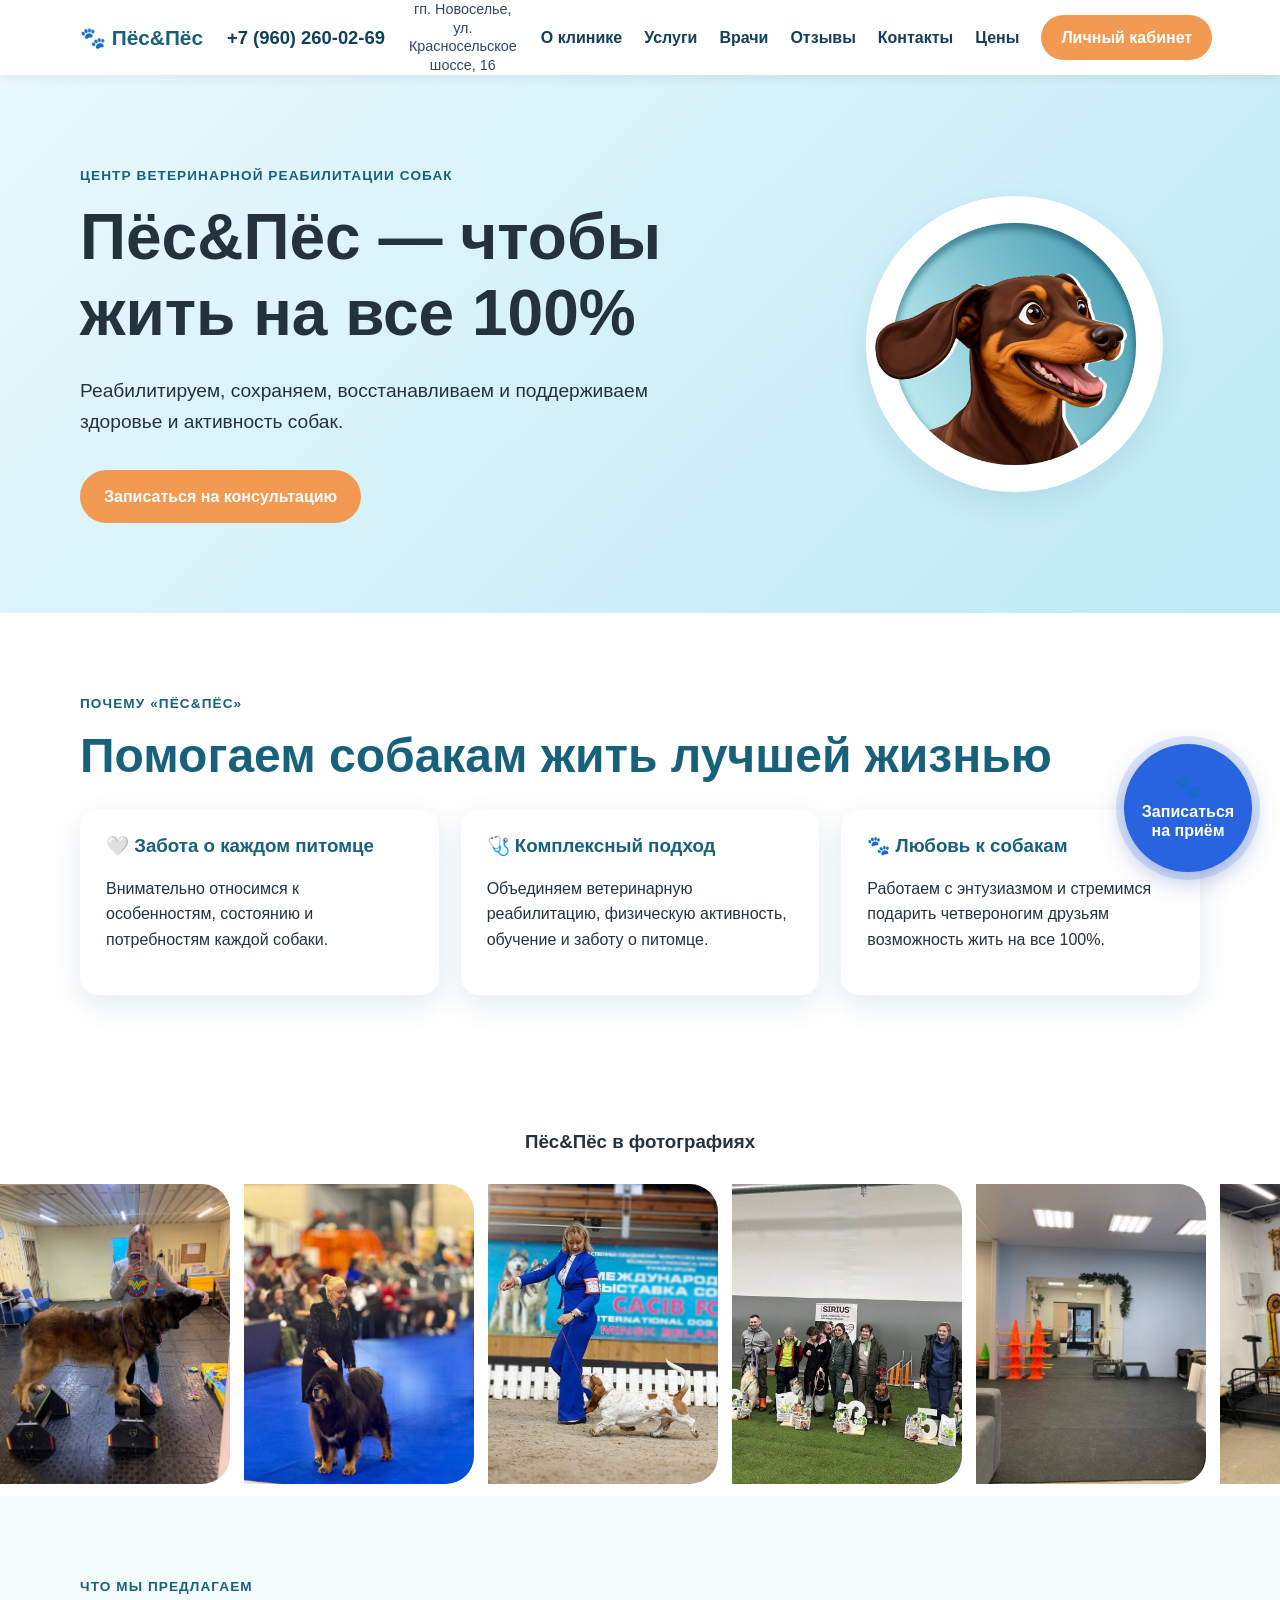
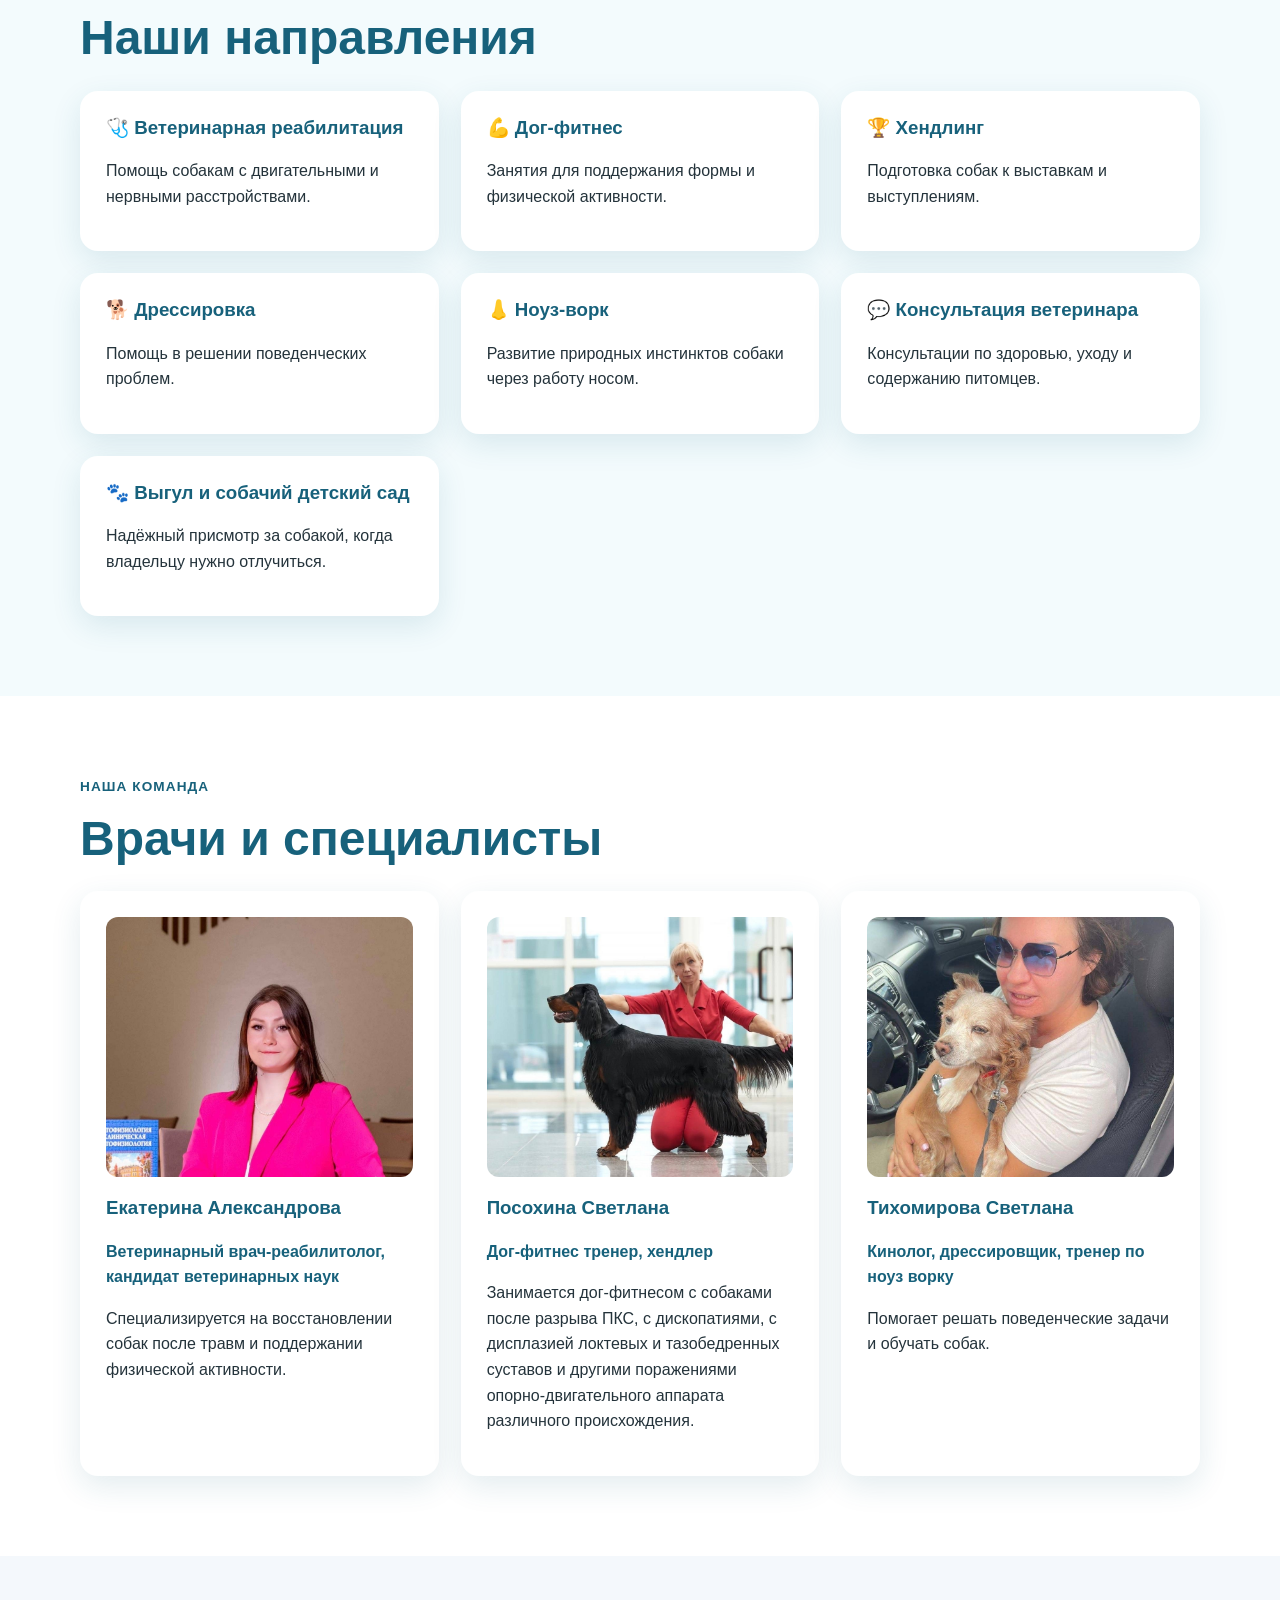
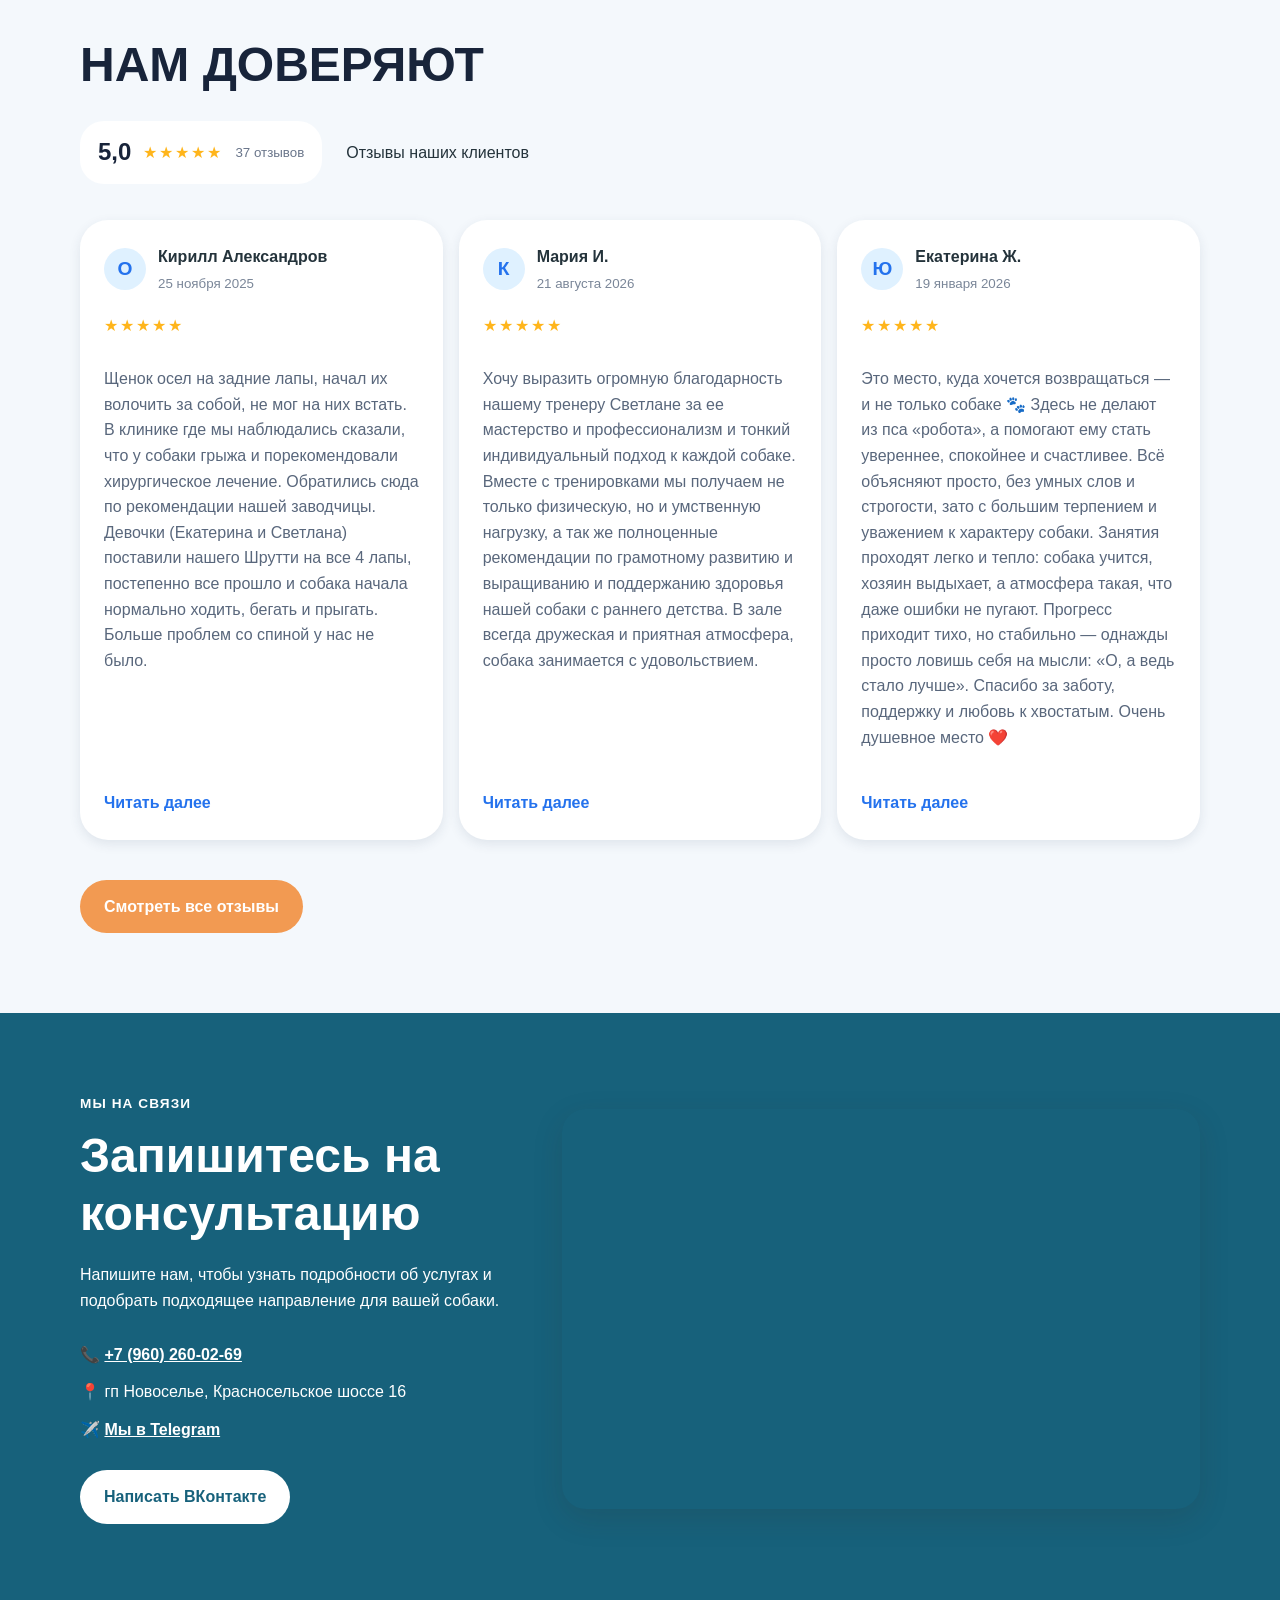
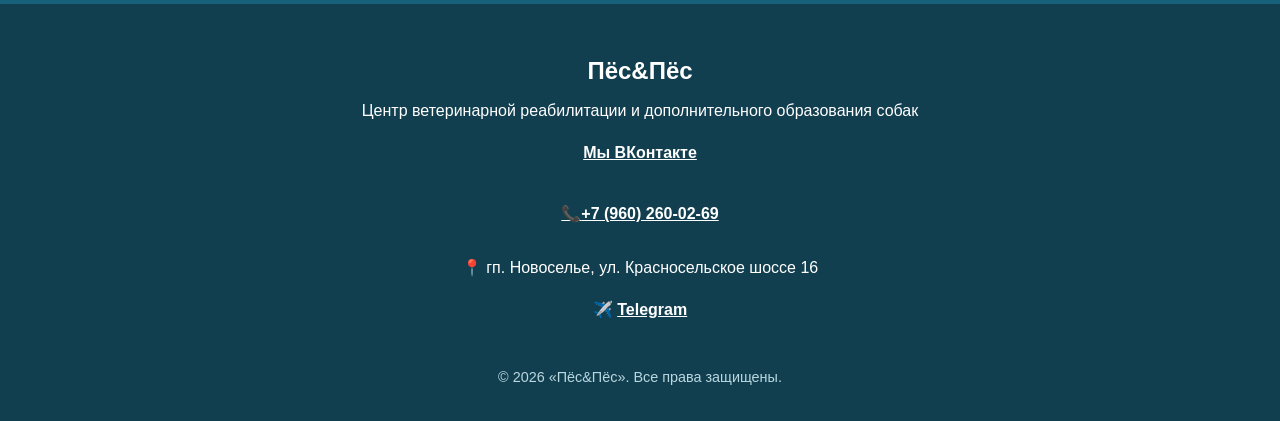
==== index.html @ 9b6855a9 "Update index.html" ====
<!DOCTYPE html>
<html lang="ru">
<head>
  <meta charset="UTF-8">
  <meta name="viewport" content="width=device-width, initial-scale=1.0">
  <title>Ветеринарная клиника «Пёс&Пёс»</title>
  <link rel="stylesheet" href="style.css">
</head>
<body>

 <header class="site-header">
  <div class="container header-inner">

    <a class="logo" href="index.html">
      🐾 Пёс&Пёс
    </a>

    <a class="header-phone" href="tel:+79602600269">
      +7 (960) 260-02-69
    </a>

<a
  class="header-address"
  href="https://yandex.ru/maps/?text=гп.%20Новоселье,%20ул.%20Красносельское%20шоссе,%2016"
  target="_blank"
  rel="noopener"
>
  гп. Новоселье, ул. Красносельское шоссе, 16
</a>
    
    <nav class="main-nav">
  <a href="#about">О клинике</a>
  <a href="#services">Услуги</a>
  <a href="#doctors">Врачи</a>
  <a href="#reviews">Отзывы</a>
  <a href="#contacts">Контакты</a>
  <a class="price-link" href="prices.html">Цены</a>
  <a class="account-button" href="https://rangostars.github.io/adminka/">Личный кабинет</a>
</nav>

  </div>
</header>

    <main>
        <section id="home" class="hero">
      <div class="container hero-content">
        <div class="hero-text">
          <p class="eyebrow">Центр ветеринарной реабилитации собак</p>

          <h1>Пёс&Пёс — чтобы жить на все 100%</h1>

          <p class="hero-description">
            Реабилитируем, сохраняем, восстанавливаем и поддерживаем
            здоровье и активность собак.
          </p>

          <a class="button" href="#contacts">
            Записаться на консультацию
          </a>
        </div>

        <div class="hero-logo">
          <img
            src="logo-pes-pes.jpg"
            alt="Логотип центра Пёс&Пёс"
          >
        </div>
      </div>
    </section>

<section class="section">
  <div class="container">
    <p class="eyebrow">Почему «Пёс&Пёс»</p>

    <h2>Помогаем собакам жить лучшей жизнью</h2>

    <div class="cards">
            <article class="card">
        <h3>🤍 Забота о каждом питомце</h3>
        <p>
          Внимательно относимся к особенностям, состоянию и потребностям каждой собаки.
        </p>
      </article>

      <article class="card">

        <h3>🩺 Комплексный подход</h3>
        <p>
          Объединяем ветеринарную реабилитацию, физическую активность,
          обучение и заботу о питомце.
        </p>
      </article>

      <article class="card">
        <h3>🐾 Любовь к собакам</h3>
        <p>
          Работаем с энтузиазмом и стремимся подарить четвероногим друзьям
          возможность жить на все 100%.
        </p>
      </article>
    </div>
  </div>
</section>
    
<div class="gallery">

  <h3>Пёс&Пёс в фотографиях</h3>

  <div class="photo-marquee">
    <div class="photo-marquee-track">
      <div class="photo-marquee-group">
        <img src="images/dog-1.jpg" alt="Собака в клинике">
        <img src="images/dog-2.jpg" alt="Оборудование клиники">
        <img src="images/dog-3.jpg" alt="Занятие с собакой">
        <img src="images/dog-4.jpg" alt="Кабинет клиники">
        <img src="images/dog-5.jpg" alt="Специалист работает с собакой">
        <img src="images/dog-6.jpg" alt="Интерьер клиники">
        <img src="images/dog-7.jpg" alt="Занятие на тренажёре">
        <img src="images/dog-8.jpg" alt="Приём у врача">
        <img src="images/dog-9.jpg" alt="Реабилитация после операции">
        <img src="images/dog-10.jpg" alt="Прогулка на площадке">
        <img src="images/dog-11.jpg" alt="Реабилитация после операции">
        <img src="images/dog-12.jpg" alt="Прогулка на площадке">
      </div>

      <!-- Повтор нужен для плавного бесконечного движения -->
      <div class="photo-marquee-group" aria-hidden="true">
        <img src="images/dog-1.jpg" alt="">
        <img src="images/dog-2.jpg" alt="">
        <img src="images/dog-3.jpg" alt="">
        <img src="images/dog-4.jpg" alt="">
        <img src="images/dog-5.jpg" alt="">
        <img src="images/dog-6.jpg" alt="">
        <img src="images/dog-7.jpg" alt="">
        <img src="images/dog-8.jpg" alt="">
        <img src="images/dog-9.jpg" alt="">
        <img src="images/dog-10.jpg" alt="">
        <img src="images/dog-11.jpg" alt="">
        <img src="images/dog-12.jpg" alt="">
      </div>
      </div>
    </div>
  </div>
  <section id="services" class="section section-light">
    <div class="container">
      <p class="eyebrow">Что мы предлагаем</p>

      <h2>Наши направления</h2>

      <div class="cards">
        <article class="card">
          <h3>🩺 Ветеринарная реабилитация</h3>
          <p>
            Помощь собакам с двигательными и нервными расстройствами.
          </p>
        </article>

        <article class="card">
          <h3>💪 Дог-фитнес</h3>
          <p>
            Занятия для поддержания формы и физической активности.
          </p>
        </article>

        <article class="card">
          <h3>🏆 Хендлинг</h3>
          <p>
            Подготовка собак к выставкам и выступлениям.
          </p>
        </article>

        <article class="card">
          <h3>🐕 Дрессировка</h3>
          <p>
            Помощь в решении поведенческих проблем.
          </p>
        </article>

        <article class="card">
          <h3>👃 Ноуз-ворк</h3>
          <p>
            Развитие природных инстинктов собаки через работу носом.
          </p>
        </article>

        <article class="card">
          <h3>💬 Консультация ветеринара</h3>
          <p>
            Консультации по здоровью, уходу и содержанию питомцев.
          </p>
        </article>

        <article class="card">
          <h3>🐾 Выгул и собачий детский сад</h3>
          <p>
            Надёжный присмотр за собакой, когда владельцу нужно отлучиться.
          </p>
        </article>
      </div>
    </div>
  </section>

<section id="doctors" class="section">
  <div class="container">
    <p class="eyebrow">Наша команда</p>

    <h2>Врачи и специалисты</h2>

    <div class="cards doctors-cards">
      <article class="card doctor-card">
        <img
          src="images/doctor-anna.jpg"
          alt="Ветеринар Екатерина Александрова"
          class="doctor-photo"
        >

        <h3>Екатерина Александрова</h3>

        <p class="doctor-position">
          Ветеринарный врач-реабилитолог, кандидат ветеринарных наук
        </p>

        <p>
          Специализируется на восстановлении собак после травм
          и поддержании физической активности.
        </p>
      </article>

      <article class="card doctor-card">
        <img
          src="images/doctor-maria.jpg"
          alt="Ветеринар Посохина Светлана"
          class="doctor-photo"
        >

        <h3>Посохина Светлана</h3>

        <p class="doctor-position">
          Дог-фитнес тренер, хендлер
        </p>

        <p>
          Занимается дог-фитнесом с собаками после разрыва ПКС, с дископатиями, с дисплазией локтевых и тазобедренных суставов и другими поражениями опорно-двигательного аппарата различного происхождения.
        </p>
      </article>

      <article class="card doctor-card">
        <img
          src="images/doctor-olga.jpg"
          alt="Кинолог Тихомирова Светлана"
          class="doctor-photo"
        >

        <h3>Тихомирова Светлана</h3>

        <p class="doctor-position">
          Кинолог, дрессировщик, тренер по ноуз ворку
        </p>

        <p>
          Помогает решать поведенческие задачи и обучать собак.
        </p>
      </article>
    </div>
  </div>
</section>
    
    <section id="reviews" class="reviews-section">
  <div class="container">
    <h2>Нам доверяют</h2>

    <div class="reviews-summary">
      <div class="rating">
        <strong>5,0</strong>
        <span>★★★★★</span>
        <small>37 отзывов</small>
      </div>

      <p>Отзывы наших клиентов</p>
    </div>

    <div class="reviews-list">
      <article class="review-card">
        <div class="review-author">
          <div class="review-avatar">О</div>

          <div>
            <strong>Кирилл Александров</strong>
            <small>25 ноября 2025</small>
          </div>
        </div>

        <div class="review-stars">★★★★★</div>

        <p>
          Щенок осел на задние лапы, начал их волочить за собой, не мог на них встать. В клинике где мы наблюдались сказали, что у собаки грыжа и порекомендовали хирургическое лечение. Обратились сюда по рекомендации нашей заводчицы. Девочки (Екатерина и Светлана) поставили нашего Шрутти на все 4 лапы, постепенно все прошло и собака начала нормально ходить, бегать и прыгать. Больше проблем со спиной у нас не было.
        </p>

        <a href="#" class="review-link">Читать далее</a>
      </article>

      <article class="review-card">
        <div class="review-author">
          <div class="review-avatar">К</div>

          <div>
            <strong>Мария И.</strong>
            <small>21 августа 2026</small>
          </div>
        </div>

        <div class="review-stars">★★★★★</div>

        <p>
          Хочу выразить огромную благодарность нашему тренеру Светлане за ее мастерство и профессионализм и тонкий индивидуальный подход к каждой собаке. Вместе с тренировками мы получаем не только физическую, но и умственную нагрузку, а так же полноценные рекомендации по грамотному развитию и выращиванию и поддержанию здоровья нашей собаки с раннего детства.
В зале всегда дружеская и приятная атмосфера, собака занимается с удовольствием.
        </p>

        <a href="#" class="review-link">Читать далее</a>
      </article>

      <article class="review-card">
        <div class="review-author">
          <div class="review-avatar">Ю</div>

          <div>
            <strong>Екатерина Ж.</strong>
            <small>19 января 2026</small>
          </div>
        </div>

        <div class="review-stars">★★★★★</div>

        <p>
         Это место, куда хочется возвращаться — и не только собаке 🐾
Здесь не делают из пса «робота», а помогают ему стать увереннее, спокойнее и счастливее. Всё объясняют просто, без умных слов и строгости, зато с большим терпением и уважением к характеру собаки.
Занятия проходят легко и тепло: собака учится, хозяин выдыхает, а атмосфера такая, что даже ошибки не пугают. Прогресс приходит тихо, но стабильно — однажды просто ловишь себя на мысли: «О, а ведь стало лучше».
Спасибо за заботу, поддержку и любовь к хвостатым. Очень душевное место ❤️
        </p>

        <a href="#" class="review-link">Читать далее</a>
      </article>
    </div>

    <a
      class="button reviews-button"
      href="https://yandex.ru/maps/org/pes_pes/213261996749/reviews/?ll=30.079252%2C59.807654&z=16"
      target="_blank"
      rel="noopener noreferrer"
    >
      Смотреть все отзывы
    </a>
  </div> 
</section>
    
  <section id="contacts" class="section section-accent">
  <div class="container">
    <div class="contacts-layout">

      <div class="contacts-content">
        <p class="eyebrow">Мы на связи</p>

        <h2>Запишитесь на консультацию</h2>

        <p>
          Напишите нам, чтобы узнать подробности об услугах
          и подобрать подходящее направление для вашей собаки.
        </p>

        <div class="contact-info">
          <p>
            📞
            <a href="tel:+79602600269">
              +7 (960) 260-02-69
            </a>
          </p>

          <p>
            📍 гп Новоселье, Красносельское шоссе 16
          </p>

          <p>
            ✈️
            <a
              href="https://web.telegram.org/k/#@pes_rehab"
              target="_blank"
              rel="noopener noreferrer"
            >
              Мы в Telegram
            </a>
          </p>
        </div>

        <a
          class="button button-light"
          href="https://vk.ru/rehab_dog"
          target="_blank"
          rel="noopener noreferrer"
        >
          Написать ВКонтакте
        </a>
      </div>

      <div class="contacts-map">
        <iframe
          src="https://yandex.ru/map-widget/v1/?z=12&ol=biz&oid=213261996749"
          width="100%"
          height="400"
          frameborder="0"
          allowfullscreen="true"
          title="Мы на карте"
        ></iframe>
      </div>

    </div>
  </div>
</section>
    
</main>

<footer class="site-footer">
  <div class="container">
    <p class="footer-title">Пёс&Пёс</p>

    <p>
      Центр ветеринарной реабилитации и дополнительного образования собак
    </p>

    <a
      href="https://vk.ru/rehab_dog"
      target="_blank"
      rel="noopener noreferrer"
    >
      Мы ВКонтакте
<p>
  📞
  <a href="tel:+79602600269">
    +7 (960) 260-02-69
  </a>
</p>

<p>📍 гп. Новоселье, ул. Красносельское шоссе 16</p>

<p>
  ✈️
  <a
    href="https://web.telegram.org/k/#@pes_rehab"
    target="_blank"
    rel="noopener noreferrer"
  >
    Telegram
  </a>
</p> 
    </a>

    <p class="footer-copy">
      © 2026 «Пёс&Пёс». Все права защищены.
    </p>
  </div>
</footer>

<script src="script.js"></script>
      <a
  class="floating-appointment-button"
  href="index.html#contacts"
  aria-label="Записаться на приём"
>
  <span class="floating-button-icon">🐾</span>
  <span>Записаться<br>на приём</span>
</a>

<script src="script.js"></script>
</body>
</html>
---- style.css ----
:root {
  --blue: #76c9e8;
  --blue-dark: #17617b;
  --orange: #f29a52;
  --dark: #24333b;
  --light: #f3fbfd;
  --white: #ffffff;
  --shadow: 0 10px 30px rgba(23, 97, 123, 0.12);
}

* {
  box-sizing: border-box;
}

html {
  scroll-behavior: smooth;
}

body {
  margin: 0;
  color: var(--dark);
  background: var(--white);
  font-family: Arial, sans-serif;
  line-height: 1.6;
}

img {
  max-width: 100%;
  height: auto;
  display: block;
}

.container {
  width: min(1120px, calc(100% - 40px));
  margin: 0 auto;
}

/* РЁР°РїРєР° */

.site-header {
  position: sticky;
  top: 0;
  z-index: 10;
  background: var(--white);
  box-shadow: 0 2px 12px rgba(0, 0, 0, 0.08);
}

.site-header .container {
  min-height: 72px;
  display: flex;
  align-items: center;
  justify-content: space-between;
  gap: 24px;
}

.logo {
  color: var(--blue-dark);
  font-size: 1.3rem;
  font-weight: 700;
  text-decoration: none;
  white-space: nowrap;
}

.main-nav {
  display: flex;
  flex-wrap: wrap;
  gap: 18px;
}

.main-nav a {
  color: var(--dark);
  text-decoration: none;
  font-weight: 600;
}

.main-nav a:hover {
  color: var(--orange);
}

/* Р“Р»Р°РІРЅС‹Р№ СЌРєСЂР°РЅ */

.hero {
  padding: 90px 0;
  background: linear-gradient(135deg, #e9f9fd, #bde9f5);
}

.hero-content {
  display: grid;
  grid-template-columns: 1.3fr 0.7fr;
  align-items: center;
  gap: 60px;
}

.eyebrow {
  margin: 0 0 12px;
  color: var(--blue-dark);
  font-size: 0.85rem;
  font-weight: 700;
  letter-spacing: 0.08em;
  text-transform: uppercase;
}

h1,
h2,
h3 {
  line-height: 1.2;
}

h1 {
  max-width: 720px;
  margin: 0 0 24px;
  font-size: clamp(2.2rem, 5vw, 4.5rem);
}

h2 {
  margin: 0 0 24px;
  color: var(--blue-dark);
  font-size: clamp(1.8rem, 4vw, 3rem);
}

h3 {
  margin-top: 0;
}

.hero-description {
  max-width: 620px;
  margin-bottom: 32px;
  font-size: 1.2rem;
}

.hero-logo {
  display: flex;
  justify-content: center;
}

.hero-logo img {
  width: min(300px, 80%);
  border-radius: 50%;
  box-shadow: var(--shadow);
}

/* РљРЅРѕРїРєРё */

.button {
  display: inline-block;
  padding: 14px 24px;
  border-radius: 999px;
  color: var(--white);
  background: var(--orange);
  font-weight: 700;
  text-decoration: none;
  transition: transform 0.2s, background 0.2s;
}

.button:hover {
  background: #dc7e36;
  transform: translateY(-2px);
}

.button-light {
  color: var(--blue-dark);
  background: var(--white);
}

.button-light:hover {
  background: #eafaff;
}

/* Р Р°Р·РґРµР»С‹ */

.section {
  padding: 80px 0;
}

.section-light {
  background: var(--light);
}

.section-accent {
  color: var(--white);
  background: var(--blue-dark);
}

.section-accent h2,
.section-accent .eyebrow {
  color: var(--white);
}

/* РљР°СЂС‚РѕС‡РєРё СѓСЃР»СѓРі */

.cards {
  display: grid;
  grid-template-columns: repeat(3, 1fr);
  gap: 22px;
}

.card {
  padding: 26px;
  border-radius: 18px;
  background: var(--white);
  box-shadow: var(--shadow);
}

.card h3 {
  color: var(--blue-dark);
}

/* РџРѕРґРІР°Р» */

.site-footer {
  padding: 40px 0 24px;
  color: var(--white);
  background: #123f50;
  text-align: center;
}

.site-footer p {
  margin: 8px 0;
}

.site-footer a {
  display: inline-block;
  margin: 8px 0 20px;
  color: var(--white);
  font-weight: 700;
}

.site-footer a:hover {
  color: var(--orange);
}

.footer-title {
  font-size: 1.5rem;
  font-weight: 700;
}

.footer-copy {
  margin-top: 24px !important;
  color: #b9d7df;
  font-size: 0.9rem;
}

/* РњРѕР±РёР»СЊРЅР°СЏ РІРµСЂСЃРёСЏ */

@media (max-width: 760px) {
  .site-header .container {
    align-items: flex-start;
    flex-direction: column;
    padding: 16px 0;
  }

  .main-nav {
    gap: 10px 14px;
  }

  .main-nav a {
    font-size: 0.9rem;
  }

  .hero {
    padding: 60px 0;
  }

  .hero-content {
    grid-template-columns: 1fr;
    gap: 36px;
  }

  .hero-logo {
    order: -1;
  }

  .hero-logo img {
    width: 190px;
  }

  .section {
    padding: 56px 0;
  }

  .cards {
    grid-template-columns: 1fr;
  }
}

.contact-content {
  display: flex;
  align-items: center;
  justify-content: space-between;
  gap: 32px;
}

.contact-content h2 {
  margin-bottom: 16px;
}

.contact-content p:not(.eyebrow) {
  max-width: 650px;
}

@media (max-width: 760px) {
  .contact-content {
    align-items: flex-start;
    flex-direction: column;
  }
}
.card {
  transition: transform 0.2s, box-shadow 0.2s;
}

.card:hover {
  transform: translateY(-5px);
  box-shadow: 0 16px 35px rgba(23, 97, 123, 0.2);
}
.doctors-cards {
  align-items: stretch;
}

.doctor-card {
  overflow: hidden;
}

.doctor-photo {
  display: block;
  width: 100%;
  height: 260px;
  object-fit: cover;
  border-radius: 12px;
  margin-bottom: 20px;
}

.doctor-position {
  color: #17617b;
  font-weight: 700;
}
.doctors-cards {
  align-items: stretch;
}

.doctor-card {
  overflow: hidden;
}

.doctor-photo {
  display: block;
  width: 100%;
  height: 260px;
  object-fit: cover;
  border-radius: 12px;
  margin-bottom: 20px;
}

.doctor-position {
  color: #17617b;
  font-weight: 700;
}
.contact-info {
  margin: 28px 0;
}

.contact-info p {
  margin: 12px 0;
}

.contact-info a {
  color: inherit;
  font-weight: 700;
}

.contact-info a:hover {
  opacity: 0.8;
}
.header-inner {
  display: flex;
  align-items: center;
  gap: 28px;
}

.main-nav {
  display: flex;
  align-items: center;
  gap: 20px;
  margin-left: auto;
}

.price-button {
  flex-shrink: 0;
  white-space: nowrap;
}
@media (max-width: 700px) {
  .header-inner {
    flex-wrap: wrap;
  }

  .main-nav {
    order: 3;
    width: 100%;
    margin-left: 0;
    justify-content: center;
    flex-wrap: wrap;
  }

  .price-button {
    margin-left: auto;
  }
}
.prices-cards {
  display: grid;
  grid-template-columns: repeat(3, 1fr);
  gap: 18px;
}

.price-card {
  padding: 20px;
  min-height: auto;
}

.price-card h2 {
  margin: 0 0 12px;
  font-size: 1.15rem;
}

.price-card p {
  margin: 0;
  font-size: 1.1rem;
  font-weight: 700;
  color: #8a5a3b;
}

@media (max-width: 800px) {
  .prices-cards {
    grid-template-columns: repeat(2, 1fr);
  }
}

@media (max-width: 520px) {
  .prices-cards {
    grid-template-columns: 1fr;
  }

  .price-card {
    padding: 16px;
  }
}
.gallery {
  margin-top: 56px;
  overflow: hidden;
}

.gallery h3,
.gallery .eyebrow {
  text-align: center;
}

.photo-marquee {
  width: 100vw;
  margin-left: calc(50% - 50vw);
  overflow: hidden;
  padding: 12px 0;
}

.photo-marquee-track {
  display: flex;
  width: max-content;
  animation: photo-scroll 45s linear infinite;
}

.photo-marquee-group {
  display: flex;
  gap: 14px;
  padding-right: 14px;
  flex-shrink: 0;
}

.photo-marquee img {
  display: block;
  width: 230px;
  height: 300px;
  object-fit: cover;
  border-radius: 0 28px 28px 0;
  flex-shrink: 0;
}

@keyframes photo-scroll {
  from {
    transform: translateX(0);
  }

  to {
    transform: translateX(-50%);
  }
}

@media (max-width: 600px) {
  .photo-marquee img {
    width: 150px;
    height: 210px;
    border-radius: 0 20px 20px 0;
  }

  .photo-marquee-group {
    gap: 10px;
    padding-right: 10px;
  }

  .photo-marquee-track {
    animation-duration: 35s;
  }
}
.reviews-section {
  padding: 80px 0;
  background: #f4f8fc;
  overflow: hidden;
}

.reviews-section h2 {
  margin-bottom: 28px;
  color: #18243a;
  text-transform: uppercase;
}

.reviews-summary {
  display: flex;
  align-items: center;
  gap: 24px;
  margin-bottom: 28px;
}

.rating {
  display: flex;
  align-items: center;
  gap: 12px;
  padding: 12px 18px;
  border-radius: 24px;
  background: #ffffff;
}

.rating strong {
  font-size: 1.5rem;
  color: #18243a;
}

.rating span,
.review-stars {
  color: #ffb51b;
  letter-spacing: 2px;
}

.rating small {
  color: #69758a;
}

.reviews-list {
  display: flex;
  align-items: stretch;
  gap: 16px;
  overflow-x: auto;
  padding: 8px 4px 20px;
  scrollbar-width: thin;
}

.review-card {
  display: flex;
  flex-direction: column;
  width: 100%;
  min-width: 0;
  min-height: 620px;
  box-sizing: border-box;
  padding: 24px;
  border-radius: 28px;
  background: #ffffff;
  box-shadow: 0 4px 12px rgba(36, 62, 92, 0.1);
}

.review-author {
  display: flex;
  align-items: center;
  gap: 12px;
}

.review-avatar {
  display: flex;
  align-items: center;
  justify-content: center;
  width: 42px;
  height: 42px;
  border-radius: 50%;
  background: #dff1ff;
  color: #2472ed;
  font-weight: 700;
  font-size: 1.2rem;
}

.review-author strong,
.review-author small {
  display: block;
}

.review-author small {
  margin-top: 4px;
  color: #7a8698;
}

.review-stars {
  margin: 18px 0 12px;
}

.review-card p {
  flex-grow: 1;
  line-height: 1.6;
  color: #59677c;
}

.review-link {
  margin-top: auto;
  color: #2472ed;
  font-weight: 700;
  text-decoration: none;
}

.reviews-button {
  margin-top: 20px;
}
.reviews-list {
  display: grid;
  grid-template-columns: repeat(3, minmax(0, 1fr));
  gap: 16px;
  width: 100%;
  overflow: visible;
  padding: 8px 0 20px;
}

.review-card {
  width: 100%;
  min-width: 0;
  box-sizing: border-box;
}
.contacts-layout {
  display: grid;
  grid-template-columns: minmax(280px, 0.8fr) minmax(400px, 1.2fr);
  gap: 56px;
  align-items: center;
}

.contacts-content {
  max-width: 460px;
}

.contacts-content h2 {
  margin-bottom: 20px;
}

.contacts-content > p:not(.eyebrow) {
  line-height: 1.6;
}

.contacts-map {
  width: 100%;
  overflow: hidden;
  border-radius: 24px;
  box-shadow: 0 10px 30px rgba(55, 42, 32, 0.15);
}

.contacts-map iframe {
  display: block;
  width: 100%;
  min-height: 400px;
  border: 0;
}

@media (max-width: 800px) {
  .contacts-layout {
    grid-template-columns: 1fr;
    gap: 32px;
  }

  .contacts-content {
    max-width: none;
  }

  .contacts-map iframe {
    min-height: 320px;
  }
}
.prices-section {
  background: #fffaf5;
}

.section-intro {
  max-width: 650px;
  margin: 0 0 40px;
  line-height: 1.6;
  color: #66574d;
}

.prices-cards {
  display: grid;
  grid-template-columns: repeat(2, minmax(0, 1fr));
  gap: 24px;
}

.price-card {
  padding: 30px;
}

.price-card h2 {
  margin: 0 0 24px;
}

.price-list {
  display: flex;
  flex-direction: column;
  gap: 0;
}

.price-item {
  display: flex;
  align-items: flex-start;
  justify-content: space-between;
  gap: 20px;
  padding: 17px 0;
  border-top: 1px solid rgba(70, 52, 40, 0.12);
}

.price-item:first-child {
  border-top: 0;
  padding-top: 0;
}

.price-item span {
  line-height: 1.4;
  color: #66574d;
}

.price-item strong {
  flex-shrink: 0;
  color: #9a603d;
  text-align: right;
  white-space: nowrap;
}

.price-item small {
  font-size: 0.75em;
  font-weight: 400;
}

.price-label,
.price-bonus-label {
  display: inline-block;
  margin-bottom: 14px;
  color: #a86640;
  font-size: 0.8rem;
  font-weight: 700;
  letter-spacing: 0.08em;
  text-transform: uppercase;
}

.price-bonus {
  display: flex;
  align-items: center;
  justify-content: space-between;
  gap: 30px;
  margin-top: 24px;
  padding: 28px 32px;
  border-radius: 20px;
  color: #fff;
  background: #a86640;
}

.price-bonus h2 {
  margin: 0 0 8px;
}

.price-bonus p {
  margin: 0;
  line-height: 1.5;
}

.price-bonus > strong {
  flex-shrink: 0;
  font-size: 1.7rem;
  white-space: nowrap;
}

.price-note {
  max-width: 650px;
  margin: 32px 0 24px;
  line-height: 1.6;
  color: #66574d;
}

@media (max-width: 700px) {
  .prices-cards {
    grid-template-columns: 1fr;
  }

  .price-item {
    flex-direction: column;
    gap: 7px;
  }

  .price-item strong {
    text-align: left;
  }

  .price-bonus {
    align-items: flex-start;
    flex-direction: column;
    padding: 24px;
  }
}
.prices-section {
  background: #ffffff;
}

.price-groups {
  max-width: 100%;
  margin-top: 36px;
  border: 1px solid #d9e2ea;
  border-radius: 22px;
  overflow: hidden;
  background: #ffffff;
}

.price-group-header {
  display: flex;
  align-items: center;
  justify-content: space-between;
  width: 100%;
  padding: 18px 24px;
  border: 0;
  color: #0d2b4d;
  background: #ffffff;
  font: inherit;
  text-align: left;
  cursor: pointer;
}

.price-group-header > span:first-child {
  display: flex;
  align-items: baseline;
  gap: 10px;
}

.price-group-header strong {
  font-size: 1.25rem;
}

.price-group-header small {
  color: #60758a;
  font-size: 0.9rem;
}

.price-arrow {
  color: #52687b;
  font-size: 1.4rem;
  line-height: 1;
}

.price-group-content {
  border-top: 1px solid #e1e8ee;
}

.price-row {
  display: flex;
  align-items: center;
  justify-content: space-between;
  gap: 30px;
  padding: 11px 24px;
  color: #092b50;
  font-size: 1rem;
  line-height: 1.45;
}

.price-row:nth-child(odd) {
  background: #f1f7fb;
}

.price-row span {
  max-width: 850px;
}

.price-row strong {
  flex-shrink: 0;
  color: #061d38;
  white-space: nowrap;
}

@media (max-width: 650px) {
  .price-group-header {
    padding: 16px;
  }

  .price-group-header > span:first-child {
    align-items: flex-start;
    flex-direction: column;
    gap: 3px;
  }

  .price-row {
    align-items: flex-start;
    flex-direction: column;
    gap: 5px;
    padding: 13px 16px;
  }

  .price-row strong {
    font-size: 0.95rem;
  }
}
.header-inner {
  display: flex;
  align-items: center;
  gap: 28px;
}

.header-address {
  margin-left: auto;
  color: #5f5148;
  font-size: 0.85rem;
  line-height: 1.35;
  text-align: right;
}

.header-phone {
  color: #122b4a;
  font-size: 1.55rem;
  font-weight: 800;
  text-decoration: none;
  white-space: nowrap;
}

.header-phone:hover {
  color: #a86640;
}

@media (max-width: 900px) {
  .header-inner {
    flex-wrap: wrap;
  }

  .header-address {
    order: 3;
    width: 100%;
    margin-left: 0;
    text-align: left;
  }

  .header-phone {
    margin-left: auto;
    font-size: 1.2rem;
  }
}

@media (max-width: 650px) {
  .header-inner {
    gap: 16px;
  }

  .header-phone {
    width: 100%;
    margin-left: 0;
    font-size: 1.25rem;
  }

  .header-address {
    font-size: 0.8rem;
  }
}
.price-card {
  border: 2px solid #c8895d;
  border-radius: 18px;
  background: #ffffff;
  box-sizing: border-box;
}
.floating-appointment-button {
  position: fixed;
  right: 28px;
  bottom: 28px;
  z-index: 1000;

  display: flex;
  align-items: center;
  justify-content: center;
  flex-direction: column;
  gap: 5px;

  width: 128px;
  height: 128px;
  padding: 14px;

  border: 0;
  border-radius: 50%;

  color: #ffffff;
  background: #2864df;
  box-shadow:
    0 0 0 8px rgba(40, 100, 223, 0.15),
    0 8px 24px rgba(29, 73, 170, 0.35);

  font-size: 1rem;
  font-weight: 700;
  line-height: 1.15;
  text-align: center;
  text-decoration: none;

  animation: appointment-pulse 2s ease-in-out infinite;
  transition:
    transform 0.25s ease,
    background 0.25s ease;
}

.floating-appointment-button:hover {
  color: #ffffff;
  background: #1d54c5;
  transform: scale(1.06);
}

.floating-appointment-button:focus-visible {
  outline: 4px solid rgba(40, 100, 223, 0.35);
  outline-offset: 5px;
}

.floating-button-icon {
  font-size: 1.4rem;
  line-height: 1;
}

@keyframes appointment-pulse {
  0%,
  100% {
    box-shadow:
      0 0 0 8px rgba(40, 100, 223, 0.15),
      0 8px 24px rgba(29, 73, 170, 0.35);
  }

  50% {
    box-shadow:
      0 0 0 18px rgba(40, 100, 223, 0),
      0 10px 30px rgba(29, 73, 170, 0.45);
  }
}
@media (max-width: 600px) {
  .floating-appointment-button {
    right: 16px;
    bottom: 18px;
    width: 92px;
    height: 92px;
    font-size: 0.78rem;
  }

  .floating-button-icon {
    font-size: 1.1rem;
  }
}
/* Шапка: одна линия, всё по середине */
.header-inner {
  display: flex;
  align-items: center;
  gap: 28px;
}

/* Логотип не сжимается */
.header-logo {
  flex-shrink: 0;
  display: flex;
  align-items: center;
  gap: 10px;
}

/* Телефон */
.header-phone {
  flex-shrink: 0;
  color: #123f59;
  font-size: 1.15rem;
  font-weight: 700;
  text-decoration: none;
  white-space: nowrap;
}

.header-phone:hover {
  color: #0b6d8f;
}

/* Адрес: две строки, без подчеркивания, по центру */
.header-address {
  margin-left: auto;
  margin-right: auto;
  max-width: 230px;
  color: #33475c;
  font-size: 0.9rem;
  line-height: 1.3;
  text-align: center;
  text-decoration: none;
}

.header-address:hover {
  color: #0b6d8f;
}

/* Меню справа, в одну строку */
.main-nav {
  margin-left: auto;
  display: flex;
  align-items: center;
  gap: 22px;
  flex-shrink: 0;
}

.main-nav a {
  color: #123f59;
  text-decoration: none;
  white-space: nowrap;
}

.main-nav a:hover {
  color: #0b6d8f;
}

@media (max-width: 1000px) {
  .header-inner {
    flex-wrap: wrap;
  }

  .header-phone {
    margin-left: auto;
  }

  .main-nav {
    margin-left: 0;
    width: 100%;
    flex-wrap: wrap;
    gap: 16px;
    order: 4;
  }
}

@media (max-width: 700px) {
  .header-address {
    order: 3;
    width: 100%;
    text-align: center;
  }
}
/* Логотип-собака на странице цен — такие же размеры, как на главной */
.prices-logo,
.page-logo {
  display: flex;
  justify-content: center;
  width: 220px;
  height: 220px;
  margin: 0 auto 24px;
  border-radius: 50%;
  overflow: hidden;
  background: #d8f0f7;
}

.prices-logo img,
.page-logo img {
  width: 100%;
  height: 100%;
  object-fit: cover;
}

/* Заголовок «Стоимость услуг» по центру страницы */
.prices-title {
  margin: 40px auto 32px;
  max-width: 720px;
  text-align: center;
  font-size: 2rem;
  color: #1c3a4a;
}
/* Сетка карточек цен: 3 колонки, ровные отступы */
.prices-grid {
  display: grid;
  grid-template-columns: repeat(3, minmax(0, 1fr));
  gap: 24px;
  margin-top: 32px;
}

/* Сами карточки: ровно заполняют клетку */
.prices-grid > * {
  text-align: center;
  padding: 24px 20px;
  background: #ffffff;
  border-radius: 14px;
  box-shadow: 0 6px 20px rgba(23, 97, 123, 0.08);
}

/* На средних экранах — 2 колонки, на телефонах — 1 */
@media (max-width: 900px) {
  .prices-grid {
    grid-template-columns: repeat(2, minmax(0, 1fr));
  }
}

@media (max-width: 600px) {
  .prices-grid {
    grid-template-columns: 1fr;
  }
}
/* Сетка шести карточек цен: 3 колонки */
.prices-cards {
  display: grid;
  grid-template-columns: repeat(3, minmax(0, 1fr));
  gap: 24px;
  margin: 32px auto 0;
  width: min(1120px, calc(100% - 40px));
}

/* Секция допуслуг растягивается на всю строку */
.prices-cards .extra-prices {
  grid-column: 1 / -1;
}

/* Сетка внутри секции допуслуг: 3 колонки */
.extra-prices-grid {
  display: grid;
  grid-template-columns: repeat(3, minmax(0, 1fr));
  gap: 24px;
}

/* Сама карточка */
.price-card {
  background: #ffffff;
  border-radius: 16px;
  padding: 24px 22px;
  box-shadow: 0 6px 20px rgba(23, 97, 123, 0.08);
}

/* Строка «услуга — цена» */
.price-item {
  display: flex;
  justify-content: space-between;
  align-items: baseline;
  gap: 12px;
  padding: 10px 0;
  border-bottom: 1px solid #eaf3f6;
}

.price-item:last-child {
  border-bottom: none;
}

/* Акцентная карточка */
.price-card-featured {
  background: #e6f6fb;
  border: 2px solid #76c9e8;
}

@media (max-width: 900px) {
  .prices-cards,
  .extra-prices-grid {
    grid-template-columns: repeat(2, minmax(0, 1fr));
  }
}

@media (max-width: 600px) {
  .prices-cards,
  .extra-prices-grid {
    grid-template-columns: 1fr;
  }
}
.price-card strong,
.price-item strong {
  color: #5a3318;   /* тёмно-коричневый */
}

.price-item small {
  color: #8a6a4f;   /* чуть светлее для "/ час" */
}
/* Обёртка: заголовок и собака в одну строку, по центру */
.prices-head {
  display: flex;
  align-items: center;
  justify-content: center;
  gap: 32px;
  margin: 48px auto 40px;
}

/* Заголовок: увеличенный, тёмный */
.prices-title {
  font-size: 4rem;
  font-weight: 800;
  color: #1c3a4a;
  margin: 0;
}

/* Круг с собакой */
.prices-logo {
  width: 240px;
  height: 240px;
  border-radius: 50%;
  overflow: hidden;
  flex-shrink: 0;
  background: #d8f0f7;
}

/* Сама картинка внутри круга */
.prices-logo img {
  width: 100%;
  height: 100%;
  object-fit: cover;
  display: block;
}

@media (max-width: 700px) {
  .prices-head {
    flex-direction: column;
    gap: 16px;
  }
  .prices-title {
    font-size: 2rem;
    text-align: center;
  }
}
.prices-head {
  display: flex;
  align-items: center;
  justify-content: center;
  gap: 24px;
  margin: 48px auto 40px;
  width: min(1000px, calc(100% - 40px));
}

.prices-title {
  font-size: 3rem;
  font-weight: 800;
  color: #1c3a4a;
  margin: 0;
  text-align: center;
}

.prices-logo {
  width: 160px;
  height: 160px;
  border-radius: 50%;
  overflow: hidden;
  flex-shrink: 0;
}

.prices-logo img {
  width: 100%;
  height: 100%;
  object-fit: cover;
  display: block;
}
.price-card-featured {
  background: #ffffff;
  border: 1px solid #e3ecef;
}
.price-help {
  background: #eef4ff;
  border-radius: 20px;
  padding: 32px 36px;
  width: min(1120px, calc(100% - 40px));
  margin: 40px auto;
}

.price-help h2 {
  font-size: 1.9rem;
  color: #1c3a4a;
  margin: 0 0 12px;
}

.price-help p {
  font-size: 1rem;
  color: #33475c;
  margin: 0;
}

.price-help a {
  color: #2563eb;
  font-weight: 700;
  text-decoration: none;
}

.price-help a:hover {
  text-decoration: underline;
}
/* Карточка «Не нашли нужную услугу?» растягивается на всю строку сетки */
.prices-cards .price-help,
.extra-prices-grid .price-help,
.prices-grid .price-help {
  grid-column: 1 / -1;
}
.price-card-featured {
  border: 2px solid #a0522d;
  background: #ffffff;
}
html {
  cursor: url("paw.png") 8 8, auto;
}
.nav-link {
  display: inline-block;
  color: #555;
  transition: color 0.2s ease, transform 0.2s ease;
}

.nav-link:hover {
  color: orange;              /* оранжевый */
  transform: translateY(-4px);/* приподняли */
}
/* Кнопка «Личный кабинет» в меню */
.main-nav .account-button {
  display: inline-flex;
  align-items: center;
  justify-content: center;
  padding: 10px 20px;
  border-radius: 999px;
  background: var(--orange);
  color: var(--white);
  font-weight: 700;
  text-decoration: none;
  white-space: nowrap;
  transition: background 0.2s ease, transform 0.2s ease;
}

.main-nav .account-button:hover {
  background: #dc7e36;
  color: var(--white);
  transform: translateY(-2px);
}

/* Мобильная версия */
@media (max-width: 760px) {
  .main-nav .account-button {
    padding: 8px 16px;
    font-size: 0.9rem;
  }
}

/* ───────── Видео внутри hero ───────── */
.hero {
  position: relative;
  overflow: hidden;
  /* min-height: 70vh;  ← УДАЛИТЬ */
}

.hero-video {
  position: absolute;
  inset: 0;
  z-index: 5;
  background: transparent;
  overflow: hidden;
  transition: opacity .5s ease, visibility .5s ease;
}

.hero-video.is-hidden {
  opacity: 0;
  visibility: hidden;
  pointer-events: none;
}

.hero-video__player {
  width: 100%;
  height: 100%;
  object-fit: contain;    /* ← было cover */
  display: block;
  background: #000;       /* чёрные полосы по краям будут чёрными */
}

.hero-video__skip {
  position: absolute;
  bottom: 20px;
  right: 24px;
  padding: 10px 20px;
  border: 1px solid rgba(255, 255, 255, .5);
  border-radius: 999px;
  background: rgba(0, 0, 0, .35);
  color: #fff;
  font: inherit;
  font-size: 14px;
  cursor: pointer;
  backdrop-filter: blur(6px);
  transition: background .2s ease, border-color .2s ease;
}

.hero-video__skip:hover {
  background: rgba(0, 0, 0, .55);
  border-color: #fff;
}
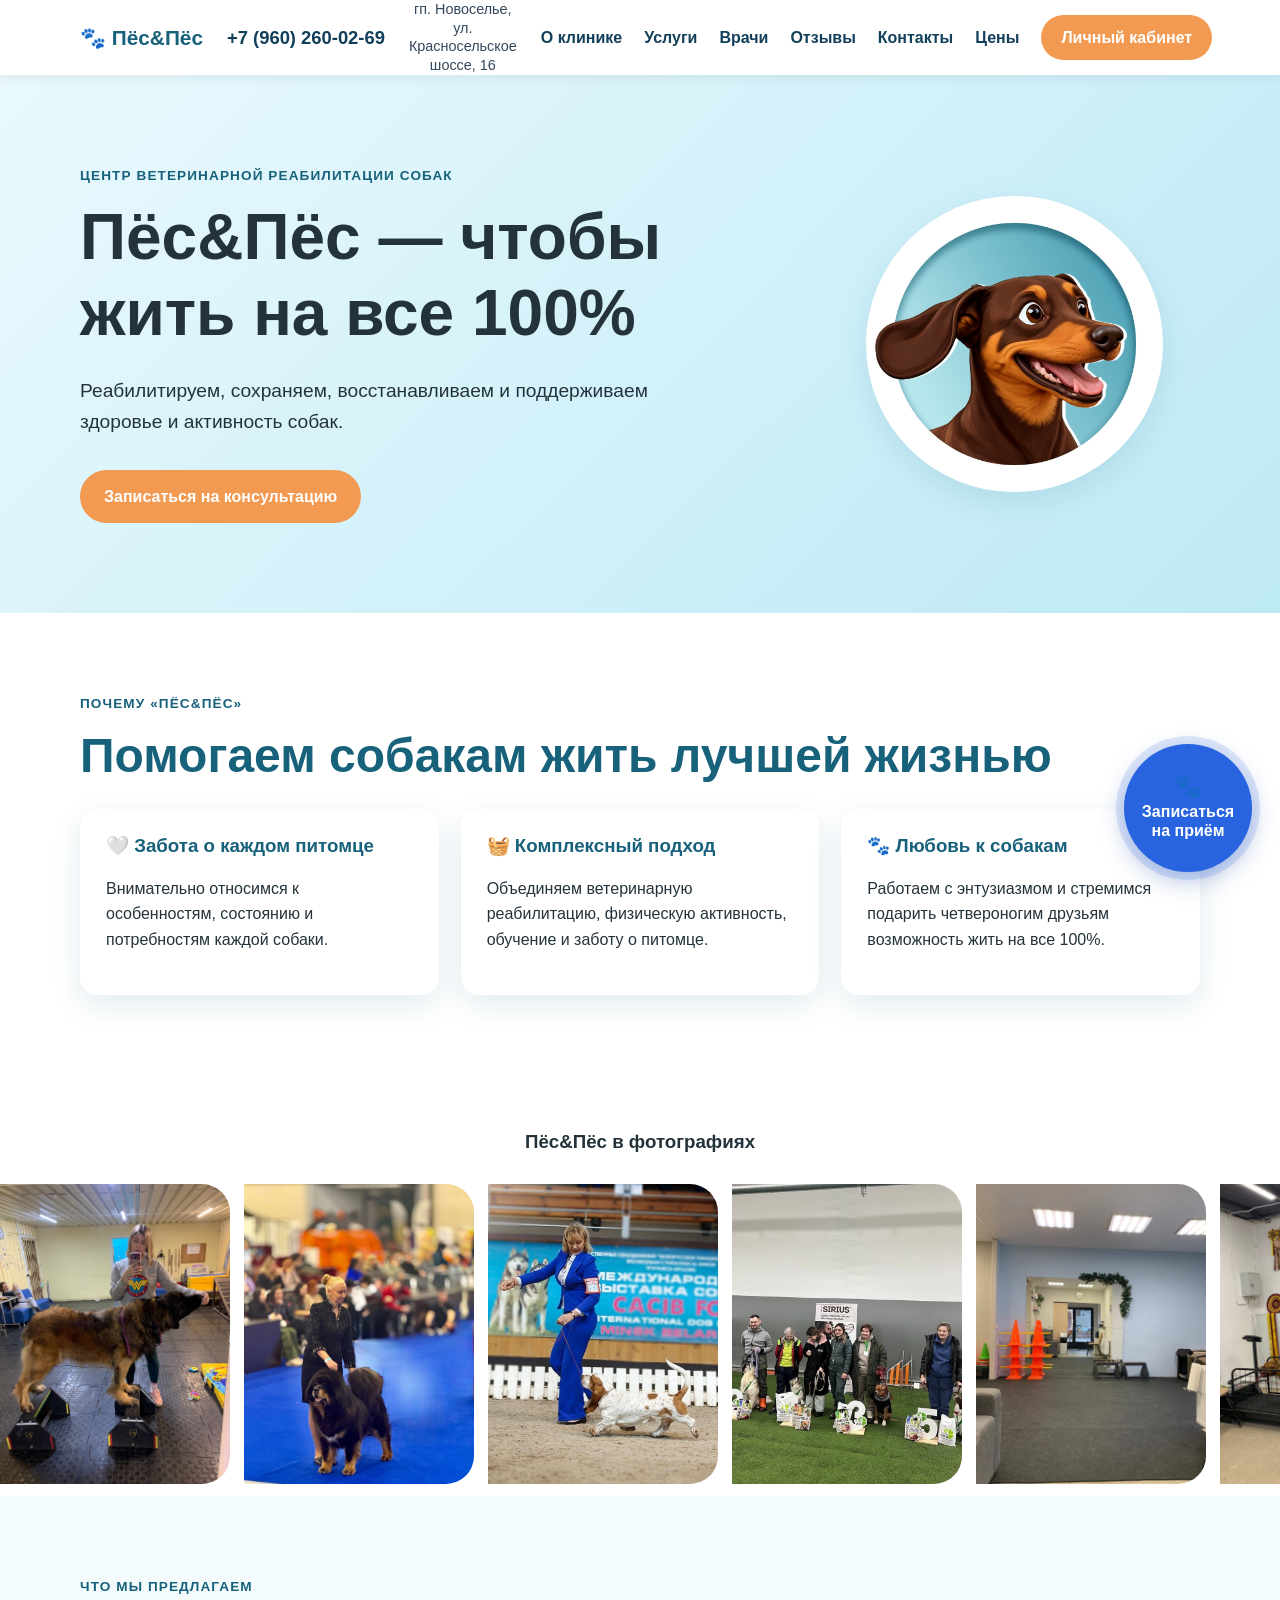
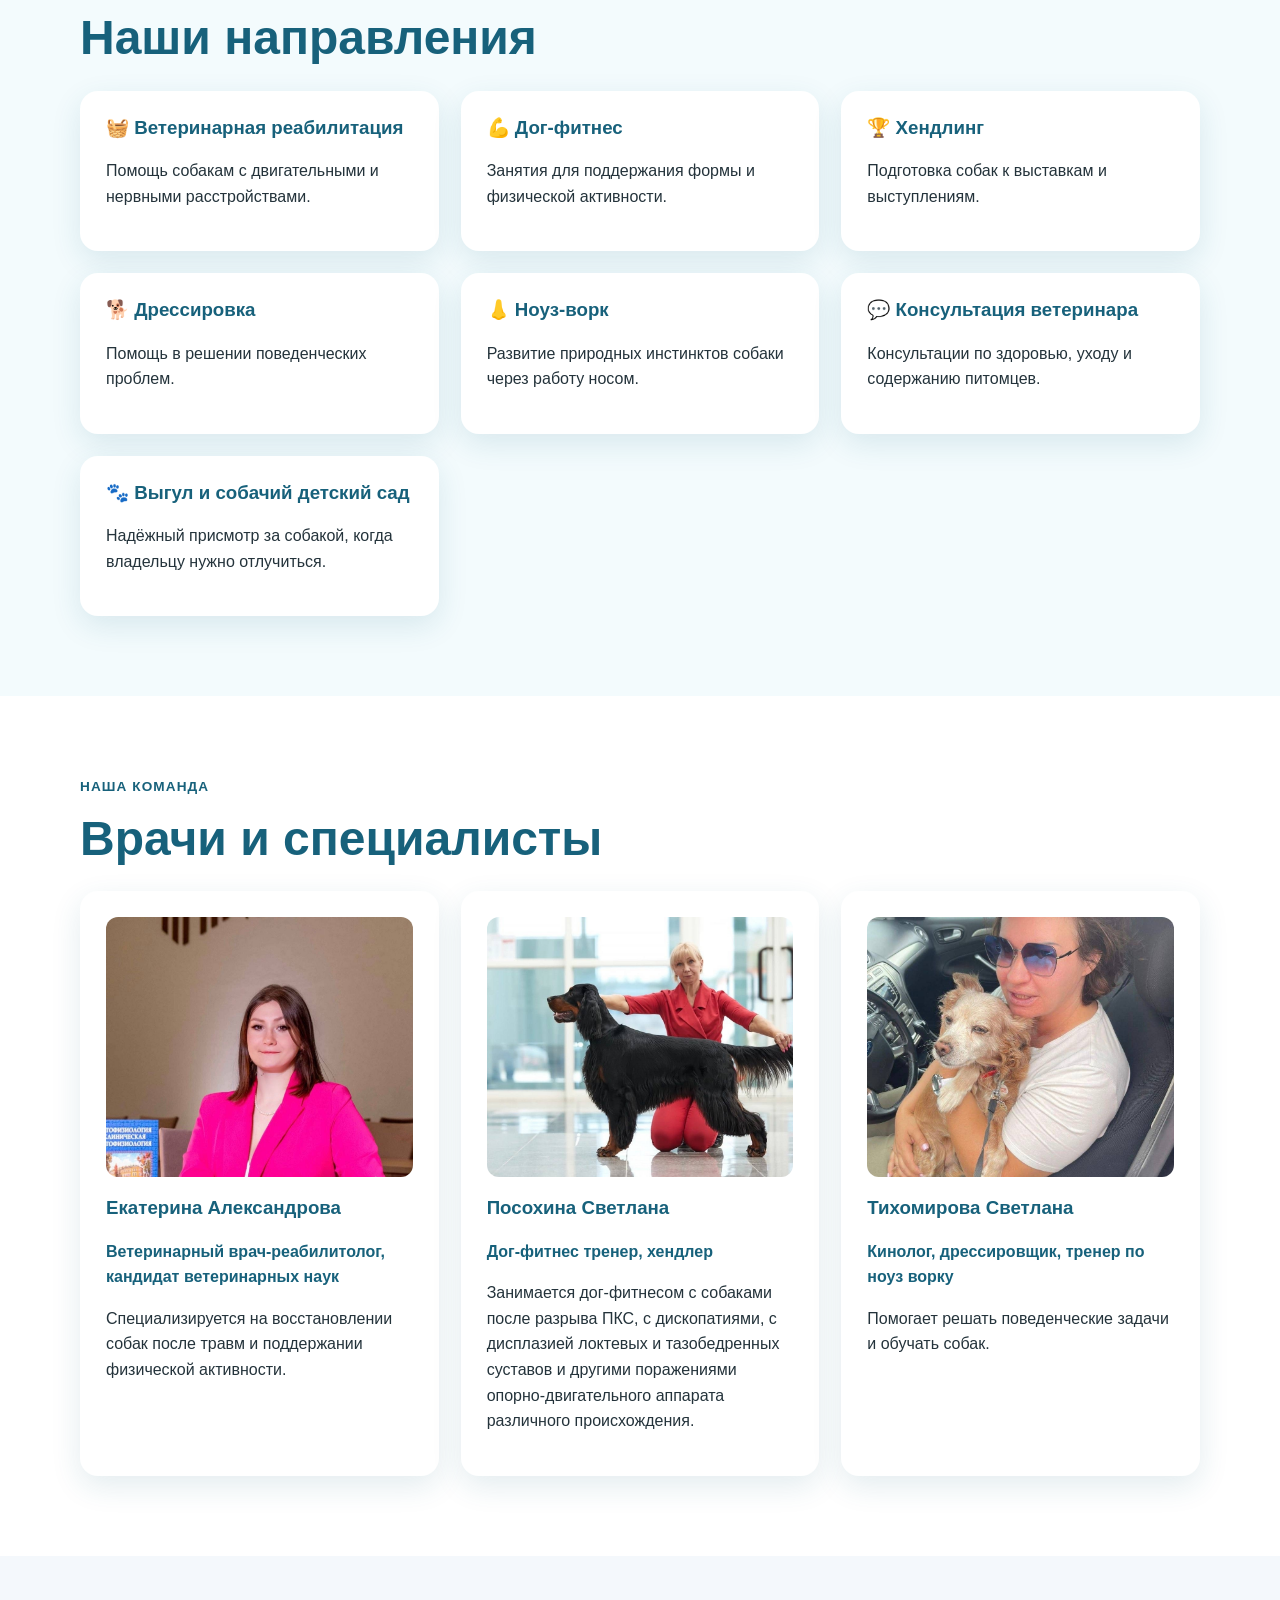
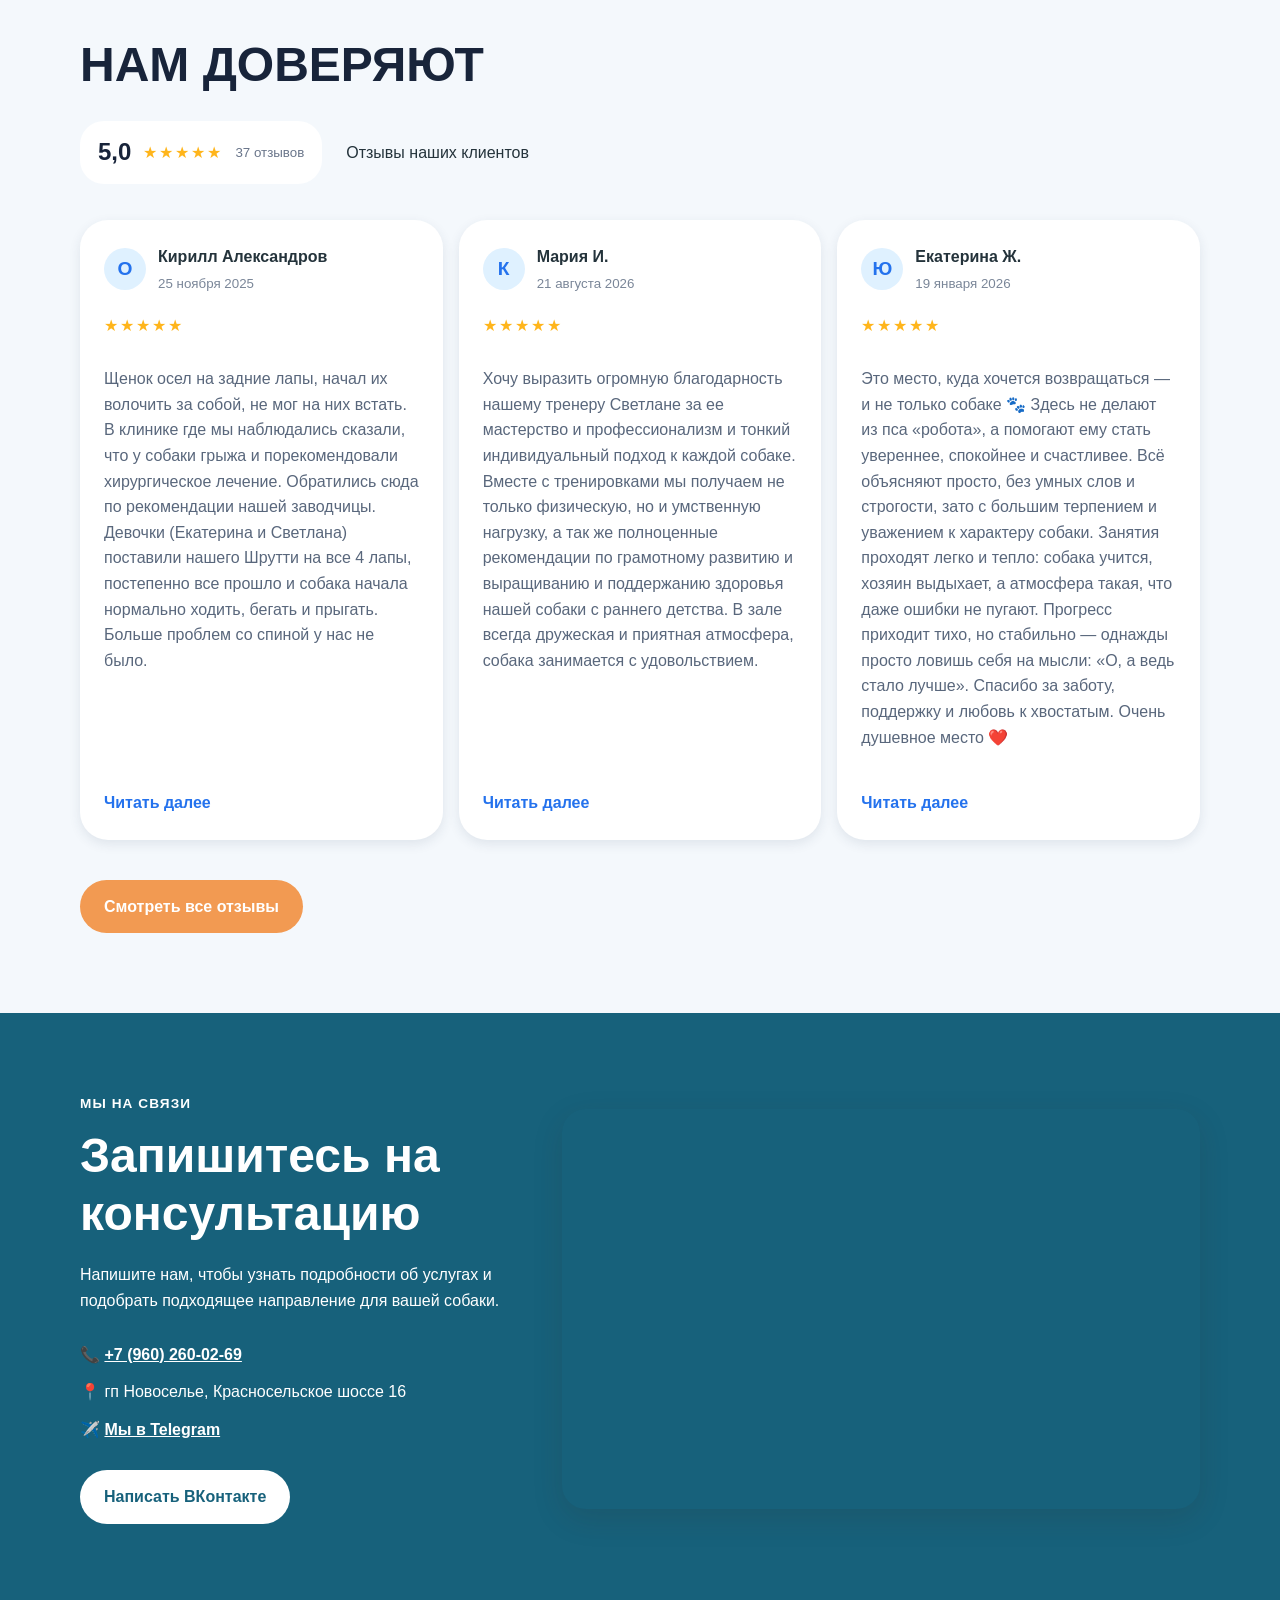
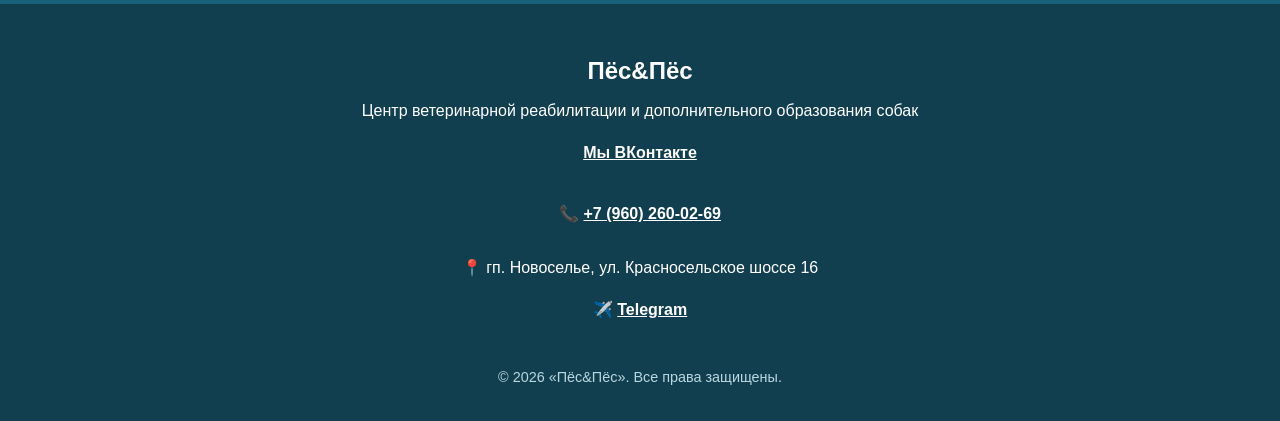
==== commit e9a139ac: "Update index.html" ====
--- a/index.html
+++ b/index.html
@@ -3,6 +3,8 @@
 <head>
   <meta charset="UTF-8">
   <meta name="viewport" content="width=device-width, initial-scale=1.0">
+  <meta name="theme-color" content="#76c9e8">
+  <meta name="format-detection" content="telephone=no">
   <title>Ветеринарная клиника «Пёс&Пёс»</title>
   <link rel="stylesheet" href="style.css">
 </head>
@@ -27,7 +29,7 @@
 >
   гп. Новоселье, ул. Красносельское шоссе, 16
 </a>
-    
+
     <nav class="main-nav">
   <a href="#about">О клинике</a>
   <a href="#services">Услуги</a>
@@ -84,7 +86,7 @@
 
       <article class="card">
 
-        <h3>🩺 Комплексный подход</h3>
+        <h3>🧺 Комплексный подход</h3>
         <p>
           Объединяем ветеринарную реабилитацию, физическую активность,
           обучение и заботу о питомце.
@@ -101,7 +103,7 @@
     </div>
   </div>
 </section>
-    
+
 <div class="gallery">
 
   <h3>Пёс&Пёс в фотографиях</h3>
@@ -149,7 +151,7 @@
 
       <div class="cards">
         <article class="card">
-          <h3>🩺 Ветеринарная реабилитация</h3>
+          <h3>🧺 Ветеринарная реабилитация</h3>
           <p>
             Помощь собакам с двигательными и нервными расстройствами.
           </p>
@@ -264,7 +266,7 @@
     </div>
   </div>
 </section>
-    
+
     <section id="reviews" class="reviews-section">
   <div class="container">
     <h2>Нам доверяют</h2>
@@ -352,7 +354,7 @@
     </a>
   </div> 
 </section>
-    
+
   <section id="contacts" class="section section-accent">
   <div class="container">
     <div class="contacts-layout">
@@ -415,7 +417,7 @@
     </div>
   </div>
 </section>
-    
+
 </main>
 
 <footer class="site-footer">
@@ -426,32 +428,35 @@
       Центр ветеринарной реабилитации и дополнительного образования собак
     </p>
 
-    <a
-      href="https://vk.ru/rehab_dog"
-      target="_blank"
-      rel="noopener noreferrer"
-    >
-      Мы ВКонтакте
-<p>
-  📞
-  <a href="tel:+79602600269">
-    +7 (960) 260-02-69
-  </a>
-</p>
-
-<p>📍 гп. Новоселье, ул. Красносельское шоссе 16</p>
-
-<p>
-  ✈️
-  <a
-    href="https://web.telegram.org/k/#@pes_rehab"
-    target="_blank"
-    rel="noopener noreferrer"
-  >
-    Telegram
-  </a>
-</p> 
-    </a>
+    <p>
+      <a
+        href="https://vk.ru/rehab_dog"
+        target="_blank"
+        rel="noopener noreferrer"
+      >
+        Мы ВКонтакте
+      </a>
+    </p>
+
+    <p>
+      📞
+      <a href="tel:+79602600269">
+        +7 (960) 260-02-69
+      </a>
+    </p>
+
+    <p>📍 гп. Новоселье, ул. Красносельское шоссе 16</p>
+
+    <p>
+      ✈️
+      <a
+        href="https://web.telegram.org/k/#@pes_rehab"
+        target="_blank"
+        rel="noopener noreferrer"
+      >
+        Telegram
+      </a>
+    </p>
 
     <p class="footer-copy">
       © 2026 «Пёс&Пёс». Все права защищены.
@@ -459,14 +464,13 @@
   </div>
 </footer>
 
-<script src="script.js"></script>
-      <a
+<a
   class="floating-appointment-button"
   href="index.html#contacts"
   aria-label="Записаться на приём"
 >
   <span class="floating-button-icon">🐾</span>
-  <span>Записаться<br>на приём</span>
+  <span class="floating-button-text">Записаться<br>на приём</span>
 </a>
 
 <script src="script.js"></script>
--- a/style.css
+++ b/style.css
@@ -1429,54 +1429,3 @@
     font-size: 0.9rem;
   }
 }
-
-/* ───────── Видео внутри hero ───────── */
-.hero {
-  position: relative;
-  overflow: hidden;
-  /* min-height: 70vh;  ← УДАЛИТЬ */
-}
-
-.hero-video {
-  position: absolute;
-  inset: 0;
-  z-index: 5;
-  background: transparent;
-  overflow: hidden;
-  transition: opacity .5s ease, visibility .5s ease;
-}
-
-.hero-video.is-hidden {
-  opacity: 0;
-  visibility: hidden;
-  pointer-events: none;
-}
-
-.hero-video__player {
-  width: 100%;
-  height: 100%;
-  object-fit: contain;    /* ← было cover */
-  display: block;
-  background: #000;       /* чёрные полосы по краям будут чёрными */
-}
-
-.hero-video__skip {
-  position: absolute;
-  bottom: 20px;
-  right: 24px;
-  padding: 10px 20px;
-  border: 1px solid rgba(255, 255, 255, .5);
-  border-radius: 999px;
-  background: rgba(0, 0, 0, .35);
-  color: #fff;
-  font: inherit;
-  font-size: 14px;
-  cursor: pointer;
-  backdrop-filter: blur(6px);
-  transition: background .2s ease, border-color .2s ease;
-}
-
-.hero-video__skip:hover {
-  background: rgba(0, 0, 0, .55);
-  border-color: #fff;
-}
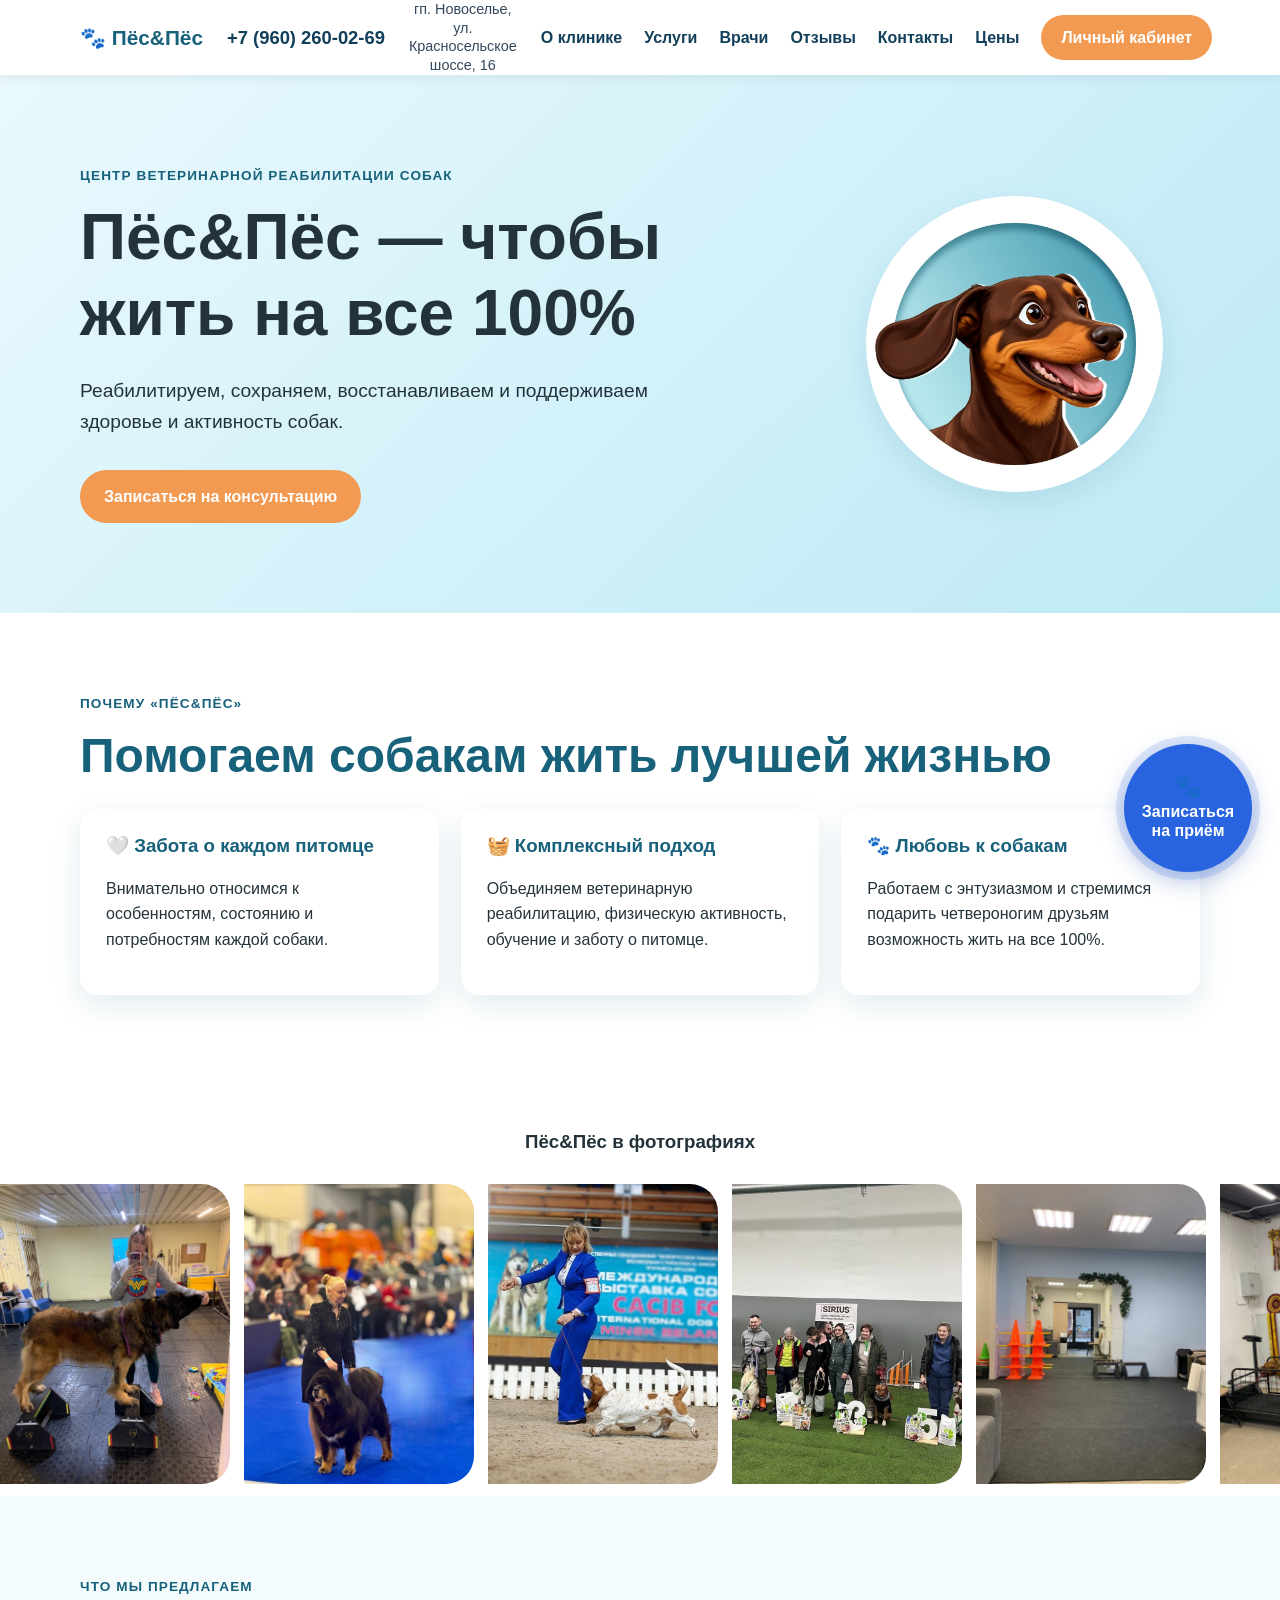
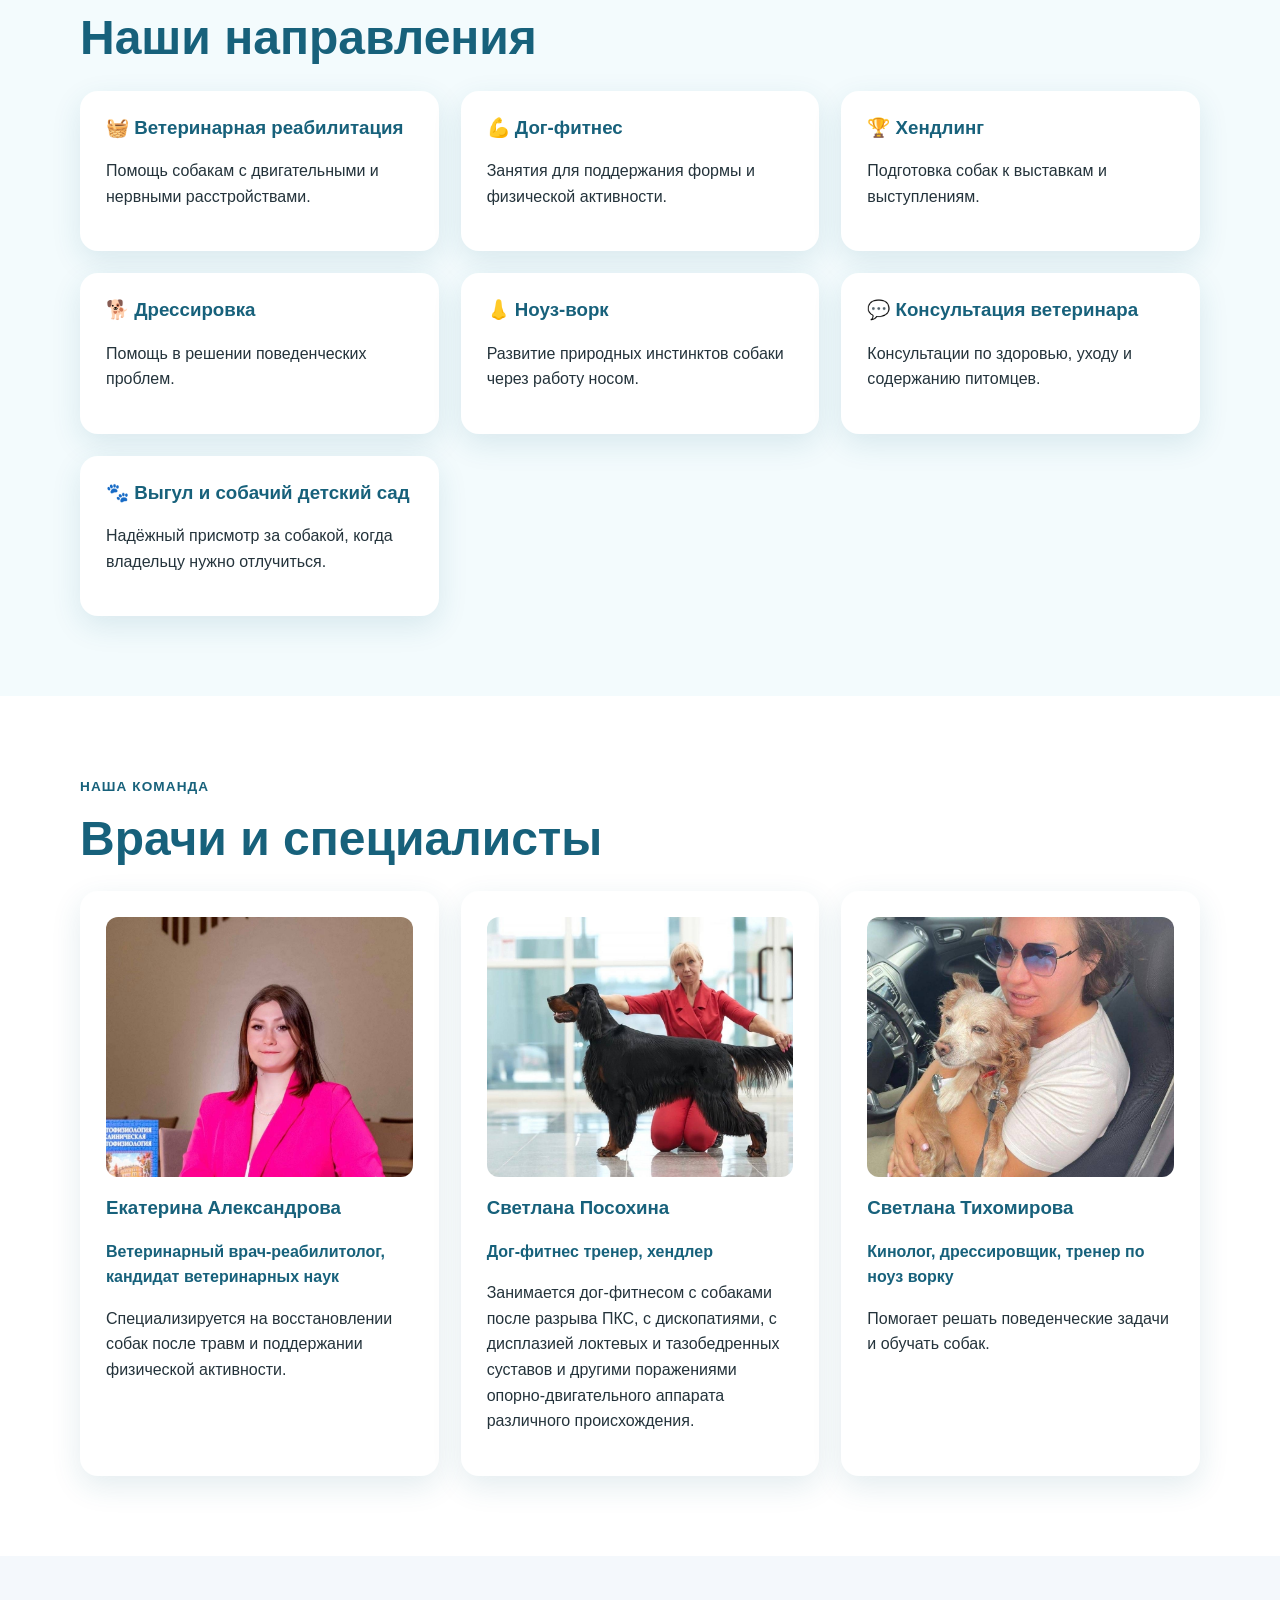
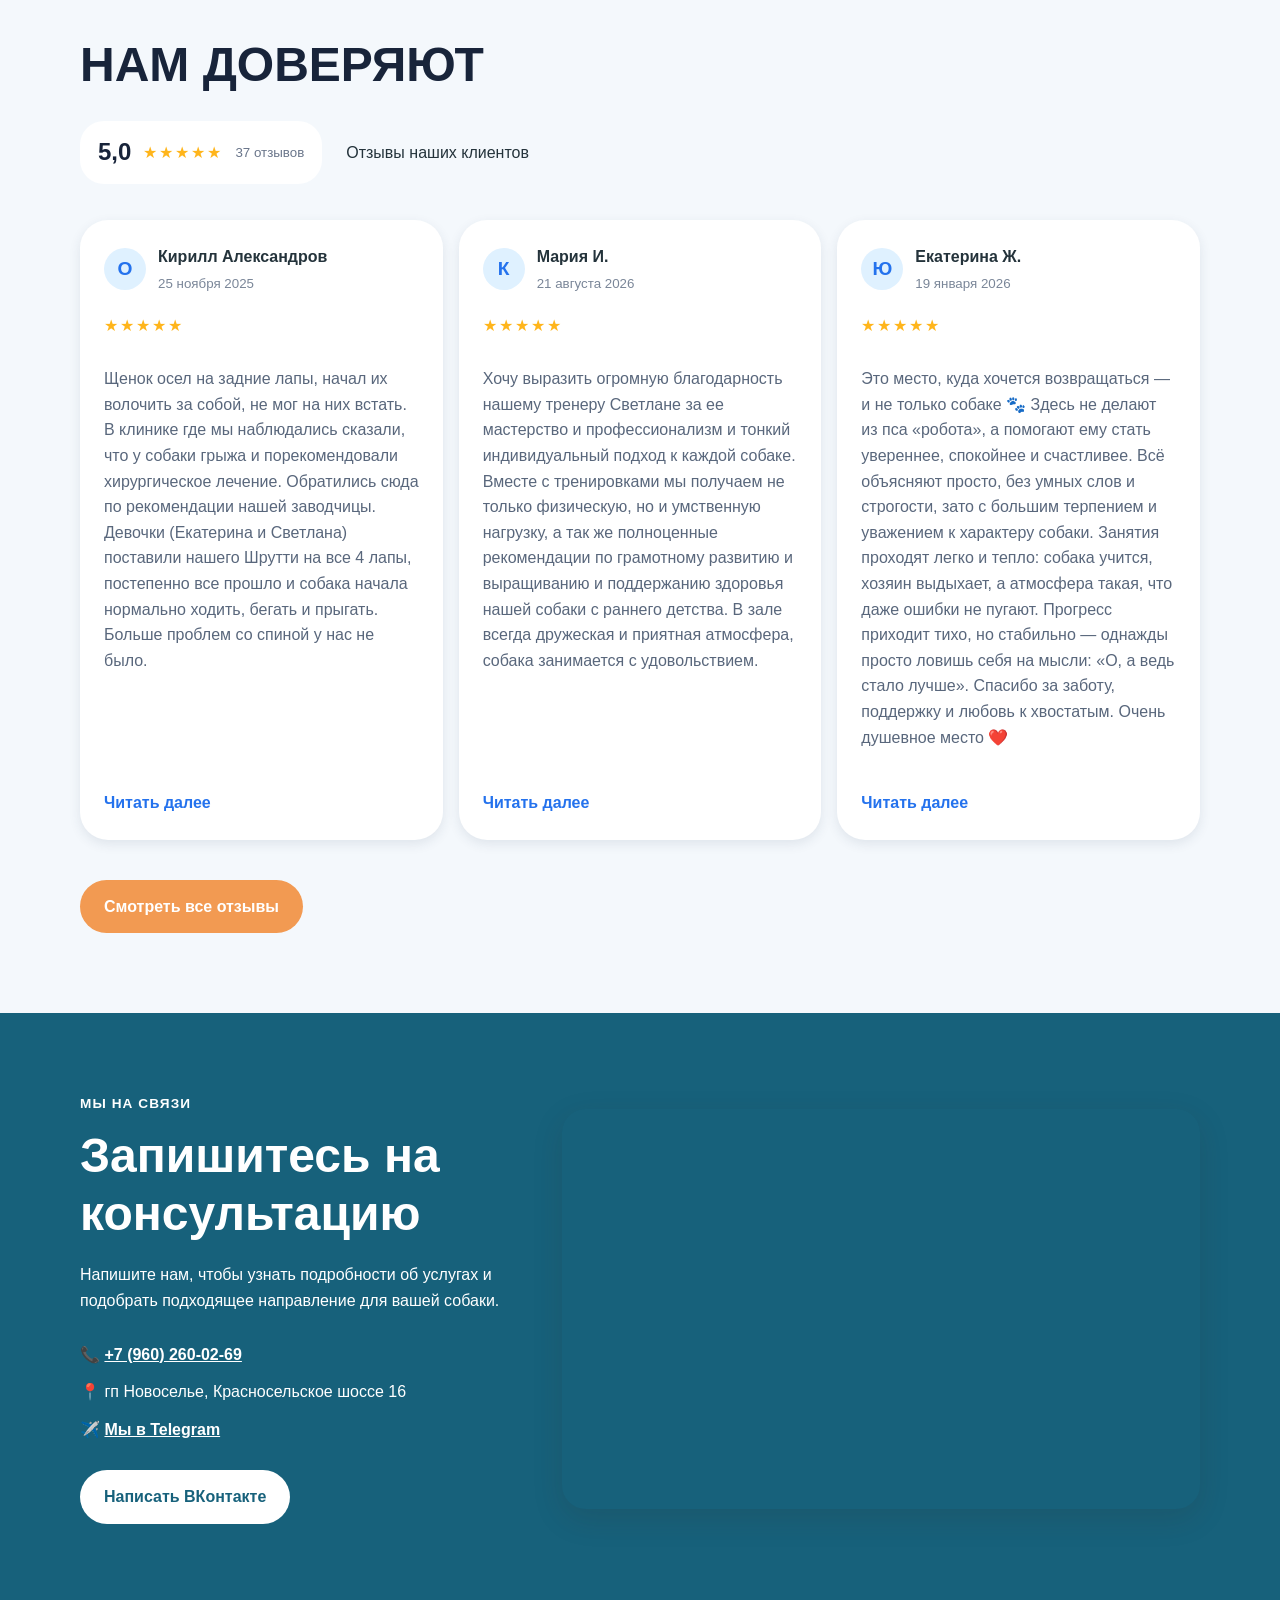
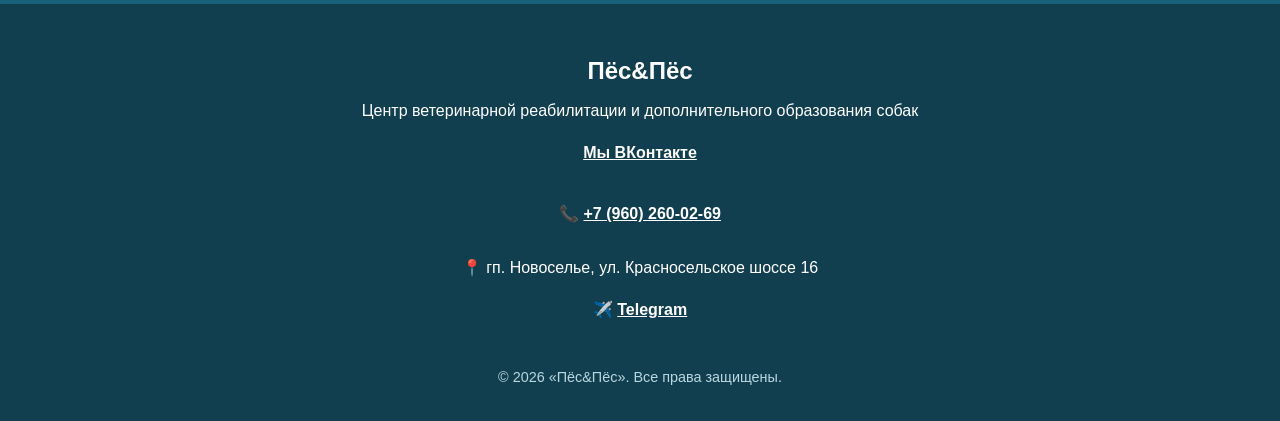
==== commit 4f4d01d1: "Update index.html" ====
--- a/index.html
+++ b/index.html
@@ -231,11 +231,11 @@
       <article class="card doctor-card">
         <img
           src="images/doctor-maria.jpg"
-          alt="Ветеринар Посохина Светлана"
+          alt="Ветеринар Светлана Посохина"
           class="doctor-photo"
         >
 
-        <h3>Посохина Светлана</h3>
+        <h3>Светлана Посохина</h3>
 
         <p class="doctor-position">
           Дог-фитнес тренер, хендлер
@@ -249,11 +249,11 @@
       <article class="card doctor-card">
         <img
           src="images/doctor-olga.jpg"
-          alt="Кинолог Тихомирова Светлана"
+          alt="Кинолог Светлана Тихомирова"
           class="doctor-photo"
         >
 
-        <h3>Тихомирова Светлана</h3>
+        <h3>Светлана Тихомирова</h3>
 
         <p class="doctor-position">
           Кинолог, дрессировщик, тренер по ноуз ворку
--- a/style.css
+++ b/style.css
@@ -35,7 +35,7 @@
   margin: 0 auto;
 }
 
-/* РЁР°РїРєР° */
+/* Шапка */
 
 .site-header {
   position: sticky;
@@ -77,7 +77,7 @@
   color: var(--orange);
 }
 
-/* Р“Р»Р°РІРЅС‹Р№ СЌРєСЂР°РЅ */
+/* Главный экран */
 
 .hero {
   padding: 90px 0;
@@ -139,7 +139,7 @@
   box-shadow: var(--shadow);
 }
 
-/* РљРЅРѕРїРєРё */
+/* Кнопки */
 
 .button {
   display: inline-block;
@@ -166,7 +166,7 @@
   background: #eafaff;
 }
 
-/* Р Р°Р·РґРµР»С‹ */
+/* Разделы */
 
 .section {
   padding: 80px 0;
@@ -186,7 +186,7 @@
   color: var(--white);
 }
 
-/* РљР°СЂС‚РѕС‡РєРё СѓСЃР»СѓРі */
+/* Карточки услуг */
 
 .cards {
   display: grid;
@@ -205,7 +205,7 @@
   color: var(--blue-dark);
 }
 
-/* РџРѕРґРІР°Р» */
+/* Подвал */
 
 .site-footer {
   padding: 40px 0 24px;
@@ -240,7 +240,7 @@
   font-size: 0.9rem;
 }
 
-/* РњРѕР±РёР»СЊРЅР°СЏ РІРµСЂСЃРёСЏ */
+/* Мобильная версия */
 
 @media (max-width: 760px) {
   .site-header .container {
@@ -304,6 +304,7 @@
     flex-direction: column;
   }
 }
+
 .card {
   transition: transform 0.2s, box-shadow 0.2s;
 }
@@ -312,6 +313,9 @@
   transform: translateY(-5px);
   box-shadow: 0 16px 35px rgba(23, 97, 123, 0.2);
 }
+
+/* ПРАВКА: удалён дубль блока doctors-* (был продублирован подряд) */
+
 .doctors-cards {
   align-items: stretch;
 }
@@ -333,27 +337,7 @@
   color: #17617b;
   font-weight: 700;
 }
-.doctors-cards {
-  align-items: stretch;
-}
-
-.doctor-card {
-  overflow: hidden;
-}
-
-.doctor-photo {
-  display: block;
-  width: 100%;
-  height: 260px;
-  object-fit: cover;
-  border-radius: 12px;
-  margin-bottom: 20px;
-}
-
-.doctor-position {
-  color: #17617b;
-  font-weight: 700;
-}
+
 .contact-info {
   margin: 28px 0;
 }
@@ -370,6 +354,7 @@
 .contact-info a:hover {
   opacity: 0.8;
 }
+
 .header-inner {
   display: flex;
   align-items: center;
@@ -387,6 +372,7 @@
   flex-shrink: 0;
   white-space: nowrap;
 }
+
 @media (max-width: 700px) {
   .header-inner {
     flex-wrap: wrap;
@@ -404,6 +390,7 @@
     margin-left: auto;
   }
 }
+
 .prices-cards {
   display: grid;
   grid-template-columns: repeat(3, 1fr);
@@ -442,6 +429,7 @@
     padding: 16px;
   }
 }
+
 .gallery {
   margin-top: 56px;
   overflow: hidden;
@@ -507,6 +495,7 @@
     animation-duration: 35s;
   }
 }
+
 .reviews-section {
   padding: 80px 0;
   background: #f4f8fc;
@@ -621,6 +610,7 @@
 .reviews-button {
   margin-top: 20px;
 }
+
 .reviews-list {
   display: grid;
   grid-template-columns: repeat(3, minmax(0, 1fr));
@@ -635,6 +625,7 @@
   min-width: 0;
   box-sizing: border-box;
 }
+
 .contacts-layout {
   display: grid;
   grid-template-columns: minmax(280px, 0.8fr) minmax(400px, 1.2fr);
@@ -682,6 +673,7 @@
     min-height: 320px;
   }
 }
+
 .prices-section {
   background: #fffaf5;
 }
@@ -809,6 +801,7 @@
     padding: 24px;
   }
 }
+
 .prices-section {
   background: #ffffff;
 }
@@ -908,6 +901,7 @@
     font-size: 0.95rem;
   }
 }
+
 .header-inner {
   display: flex;
   align-items: center;
@@ -967,12 +961,14 @@
     font-size: 0.8rem;
   }
 }
+
 .price-card {
   border: 2px solid #c8895d;
   border-radius: 18px;
   background: #ffffff;
   box-sizing: border-box;
 }
+
 .floating-appointment-button {
   position: fixed;
   right: 28px;
@@ -1040,6 +1036,7 @@
       0 10px 30px rgba(29, 73, 170, 0.45);
   }
 }
+
 @media (max-width: 600px) {
   .floating-appointment-button {
     right: 16px;
@@ -1053,6 +1050,7 @@
     font-size: 1.1rem;
   }
 }
+
 /* Шапка: одна линия, всё по середине */
 .header-inner {
   display: flex;
@@ -1060,7 +1058,6 @@
   gap: 28px;
 }
 
-/* Логотип не сжимается */
 .header-logo {
   flex-shrink: 0;
   display: flex;
@@ -1068,7 +1065,6 @@
   gap: 10px;
 }
 
-/* Телефон */
 .header-phone {
   flex-shrink: 0;
   color: #123f59;
@@ -1082,7 +1078,6 @@
   color: #0b6d8f;
 }
 
-/* Адрес: две строки, без подчеркивания, по центру */
 .header-address {
   margin-left: auto;
   margin-right: auto;
@@ -1098,7 +1093,6 @@
   color: #0b6d8f;
 }
 
-/* Меню справа, в одну строку */
 .main-nav {
   margin-left: auto;
   display: flex;
@@ -1142,7 +1136,7 @@
     text-align: center;
   }
 }
-/* Логотип-собака на странице цен — такие же размеры, как на главной */
+
 .prices-logo,
 .page-logo {
   display: flex;
@@ -1162,7 +1156,6 @@
   object-fit: cover;
 }
 
-/* Заголовок «Стоимость услуг» по центру страницы */
 .prices-title {
   margin: 40px auto 32px;
   max-width: 720px;
@@ -1170,7 +1163,7 @@
   font-size: 2rem;
   color: #1c3a4a;
 }
-/* Сетка карточек цен: 3 колонки, ровные отступы */
+
 .prices-grid {
   display: grid;
   grid-template-columns: repeat(3, minmax(0, 1fr));
@@ -1178,7 +1171,6 @@
   margin-top: 32px;
 }
 
-/* Сами карточки: ровно заполняют клетку */
 .prices-grid > * {
   text-align: center;
   padding: 24px 20px;
@@ -1187,7 +1179,6 @@
   box-shadow: 0 6px 20px rgba(23, 97, 123, 0.08);
 }
 
-/* На средних экранах — 2 колонки, на телефонах — 1 */
 @media (max-width: 900px) {
   .prices-grid {
     grid-template-columns: repeat(2, minmax(0, 1fr));
@@ -1199,7 +1190,7 @@
     grid-template-columns: 1fr;
   }
 }
-/* Сетка шести карточек цен: 3 колонки */
+
 .prices-cards {
   display: grid;
   grid-template-columns: repeat(3, minmax(0, 1fr));
@@ -1208,19 +1199,16 @@
   width: min(1120px, calc(100% - 40px));
 }
 
-/* Секция допуслуг растягивается на всю строку */
 .prices-cards .extra-prices {
   grid-column: 1 / -1;
 }
 
-/* Сетка внутри секции допуслуг: 3 колонки */
 .extra-prices-grid {
   display: grid;
   grid-template-columns: repeat(3, minmax(0, 1fr));
   gap: 24px;
 }
 
-/* Сама карточка */
 .price-card {
   background: #ffffff;
   border-radius: 16px;
@@ -1228,7 +1216,6 @@
   box-shadow: 0 6px 20px rgba(23, 97, 123, 0.08);
 }
 
-/* Строка «услуга — цена» */
 .price-item {
   display: flex;
   justify-content: space-between;
@@ -1242,7 +1229,6 @@
   border-bottom: none;
 }
 
-/* Акцентная карточка */
 .price-card-featured {
   background: #e6f6fb;
   border: 2px solid #76c9e8;
@@ -1261,15 +1247,16 @@
     grid-template-columns: 1fr;
   }
 }
+
 .price-card strong,
 .price-item strong {
-  color: #5a3318;   /* тёмно-коричневый */
+  color: #5a3318;
 }
 
 .price-item small {
-  color: #8a6a4f;   /* чуть светлее для "/ час" */
-}
-/* Обёртка: заголовок и собака в одну строку, по центру */
+  color: #8a6a4f;
+}
+
 .prices-head {
   display: flex;
   align-items: center;
@@ -1278,7 +1265,6 @@
   margin: 48px auto 40px;
 }
 
-/* Заголовок: увеличенный, тёмный */
 .prices-title {
   font-size: 4rem;
   font-weight: 800;
@@ -1286,7 +1272,6 @@
   margin: 0;
 }
 
-/* Круг с собакой */
 .prices-logo {
   width: 240px;
   height: 240px;
@@ -1296,7 +1281,6 @@
   background: #d8f0f7;
 }
 
-/* Сама картинка внутри круга */
 .prices-logo img {
   width: 100%;
   height: 100%;
@@ -1314,6 +1298,7 @@
     text-align: center;
   }
 }
+
 .prices-head {
   display: flex;
   align-items: center;
@@ -1345,10 +1330,12 @@
   object-fit: cover;
   display: block;
 }
+
 .price-card-featured {
   background: #ffffff;
   border: 1px solid #e3ecef;
 }
+
 .price-help {
   background: #eef4ff;
   border-radius: 20px;
@@ -1378,19 +1365,26 @@
 .price-help a:hover {
   text-decoration: underline;
 }
-/* Карточка «Не нашли нужную услугу?» растягивается на всю строку сетки */
+
 .prices-cards .price-help,
 .extra-prices-grid .price-help,
 .prices-grid .price-help {
   grid-column: 1 / -1;
 }
+
 .price-card-featured {
   border: 2px solid #a0522d;
   background: #ffffff;
 }
-html {
-  cursor: url("paw.png") 8 8, auto;
-}
+
+/* ПРАВКА: курсор-лапка только на устройствах с мышью.
+   На тач-экране (телефон/планшет) не активируется — там курсор системный. */
+@media (hover: hover) and (pointer: fine) {
+  html {
+    cursor: url("paw.png") 8 8, auto;
+  }
+}
+
 .nav-link {
   display: inline-block;
   color: #555;
@@ -1398,10 +1392,10 @@
 }
 
 .nav-link:hover {
-  color: orange;              /* оранжевый */
-  transform: translateY(-4px);/* приподняли */
-}
-/* Кнопка «Личный кабинет» в меню */
+  color: orange;
+  transform: translateY(-4px);
+}
+
 .main-nav .account-button {
   display: inline-flex;
   align-items: center;
@@ -1422,7 +1416,6 @@
   transform: translateY(-2px);
 }
 
-/* Мобильная версия */
 @media (max-width: 760px) {
   .main-nav .account-button {
     padding: 8px 16px;
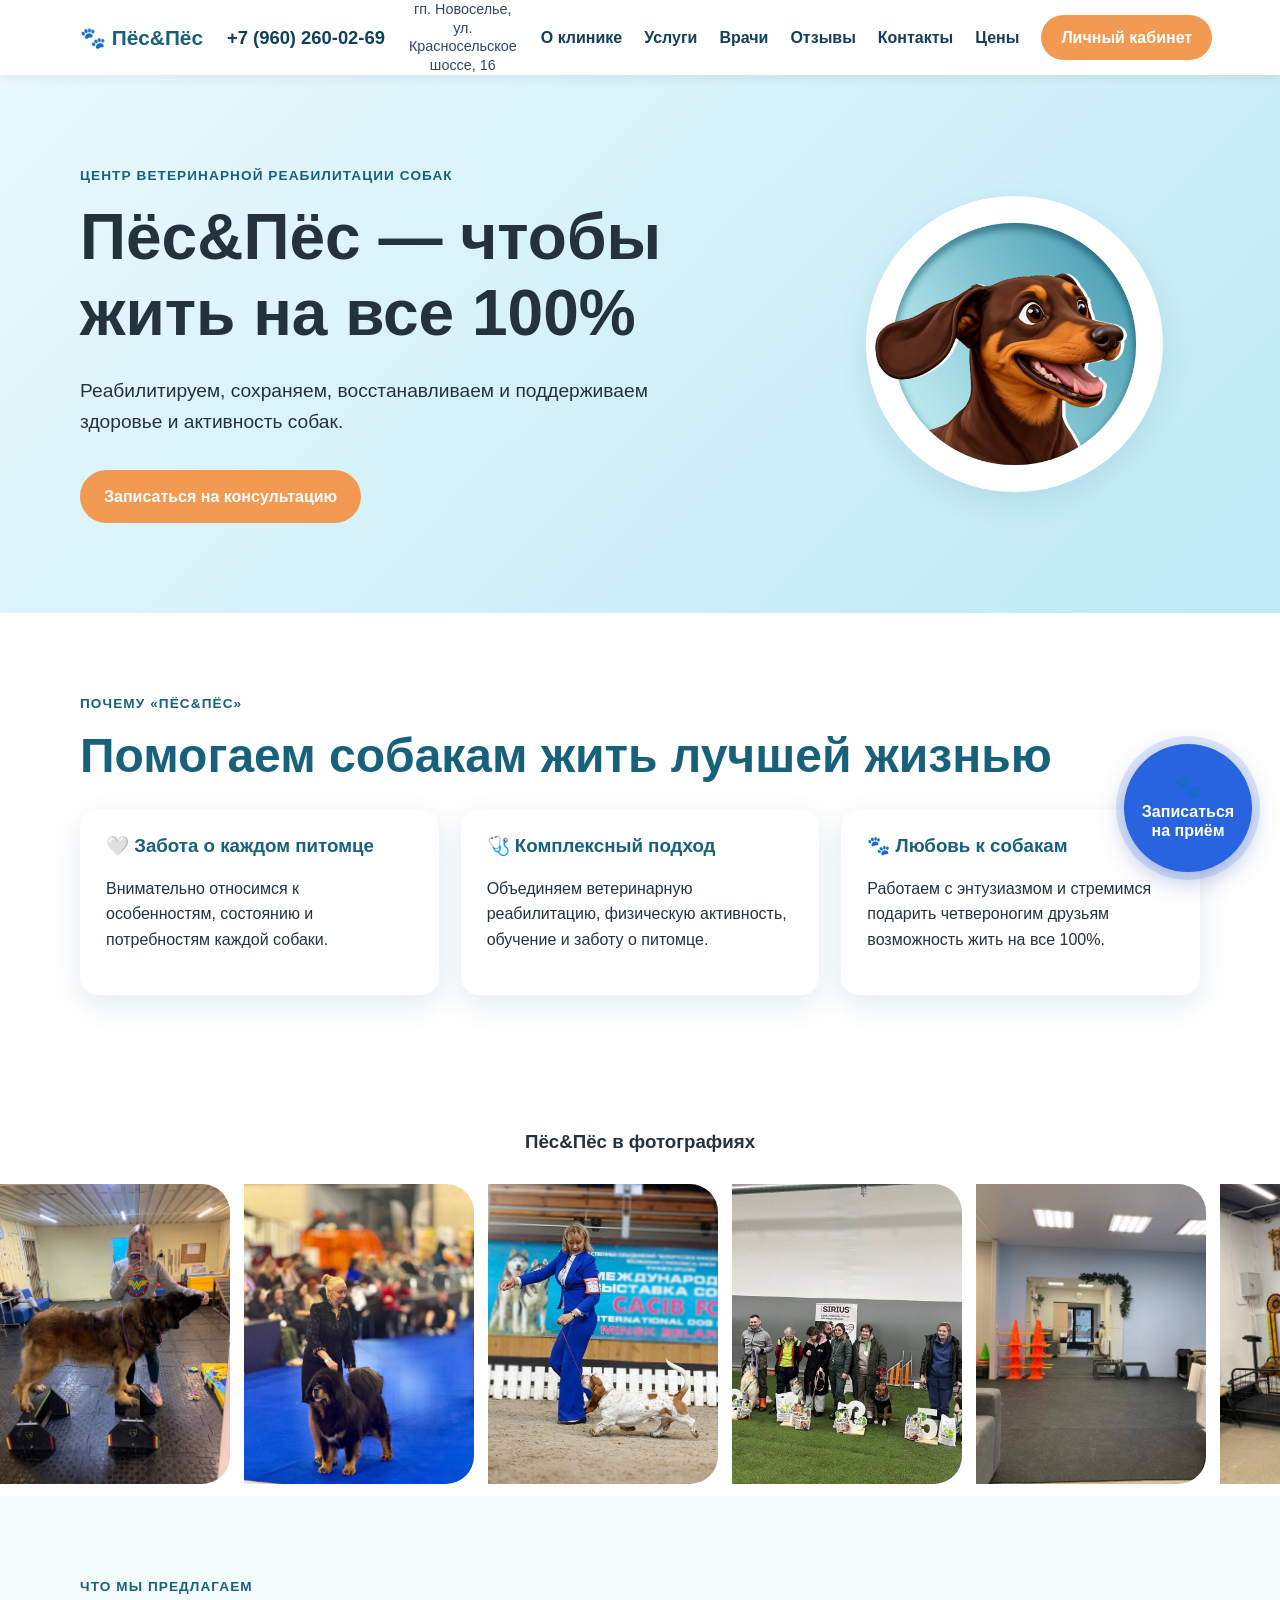
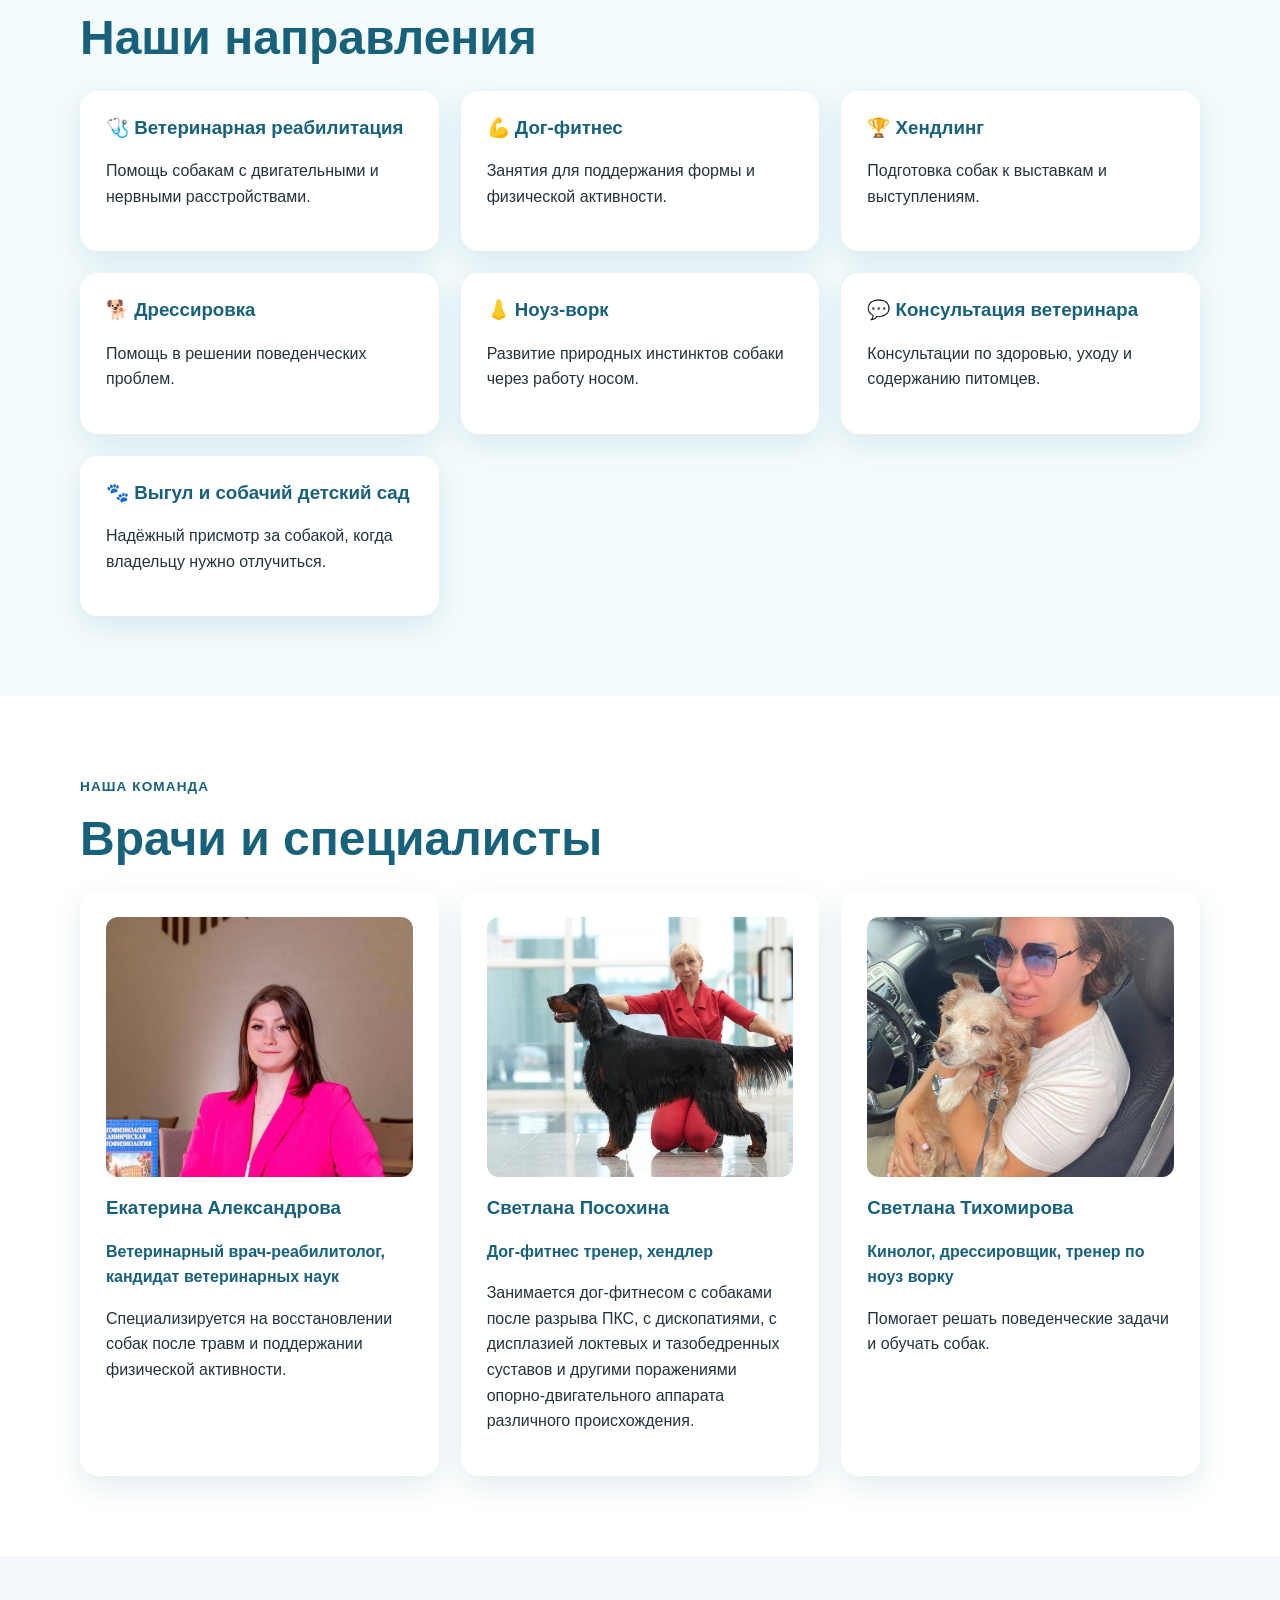
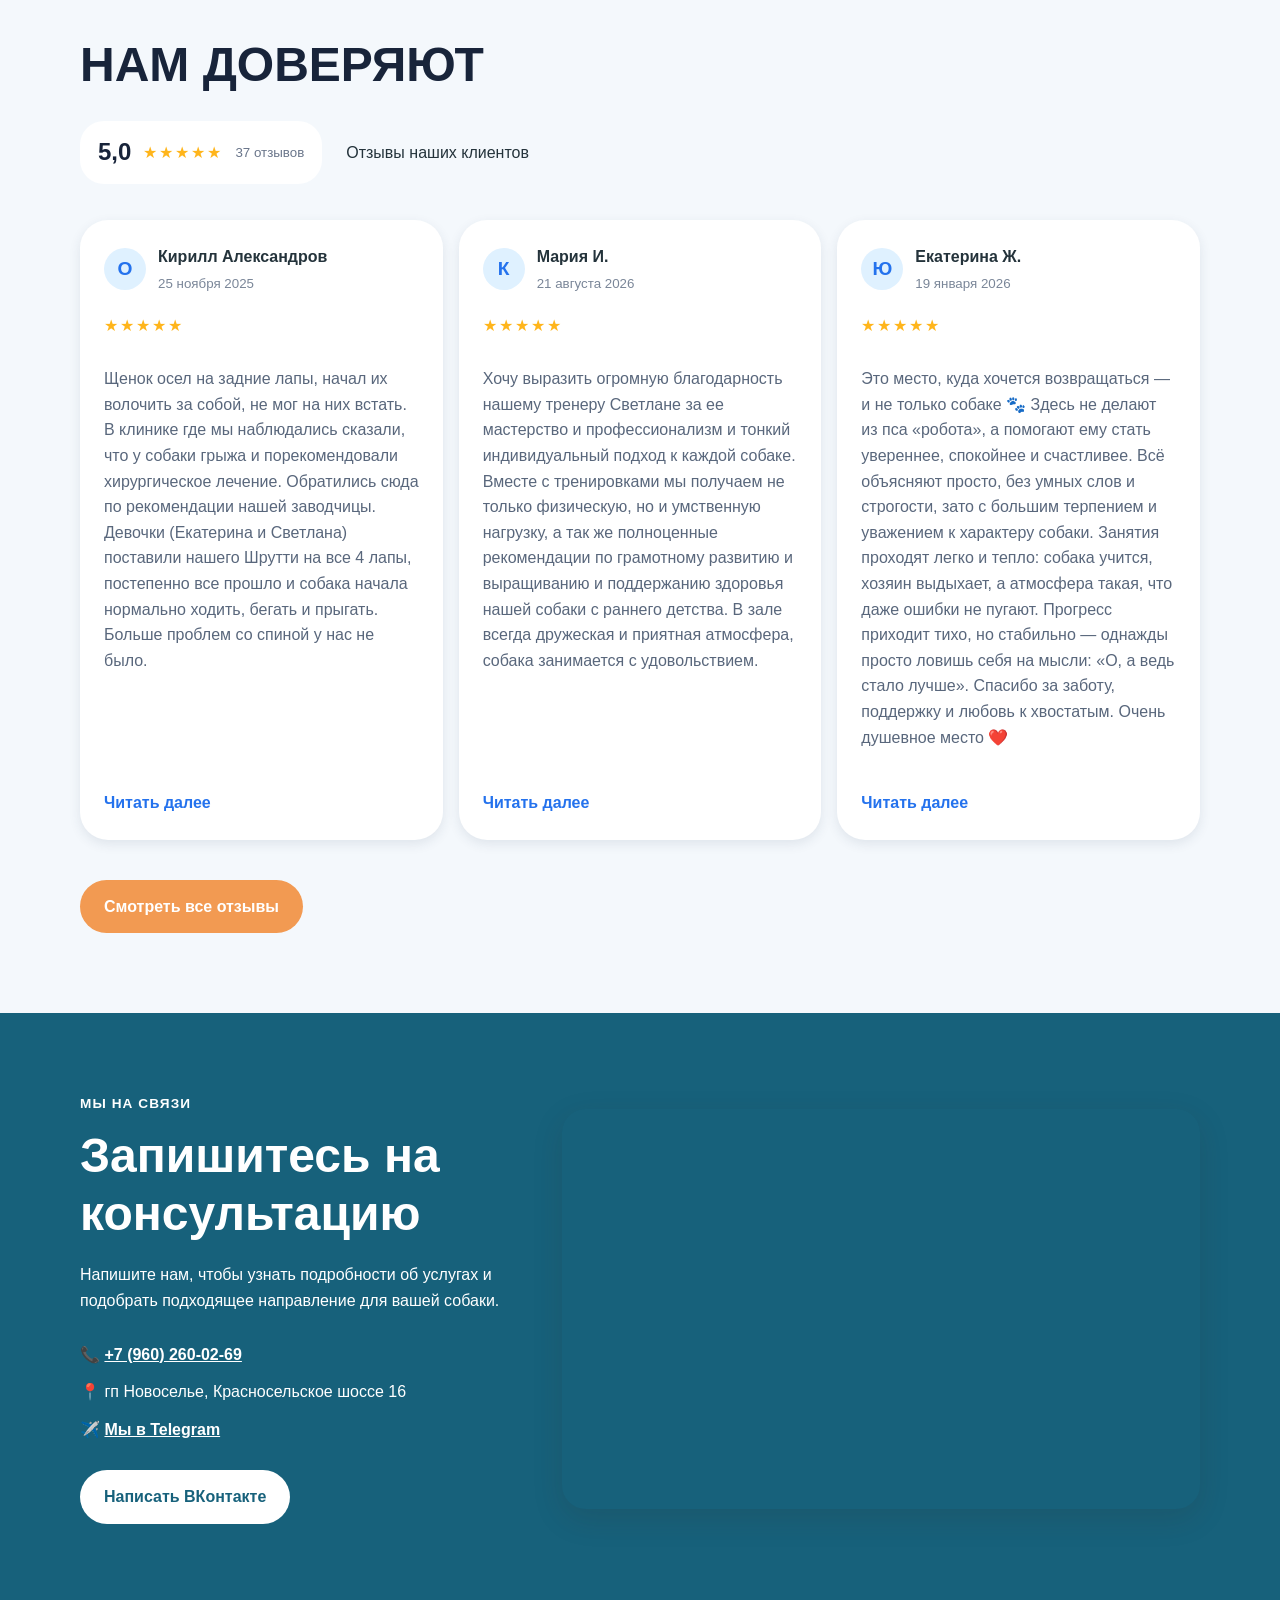
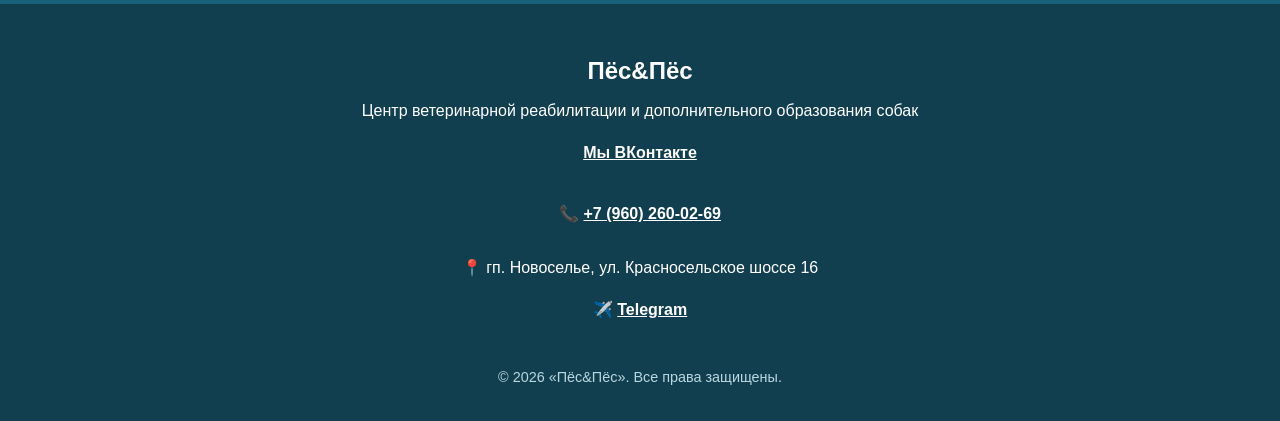
==== commit 51866ef0: "Update index.html" ====
--- a/index.html
+++ b/index.html
@@ -86,7 +86,7 @@
 
       <article class="card">
 
-        <h3>🧺 Комплексный подход</h3>
+        <h3>🩺 Комплексный подход</h3>
         <p>
           Объединяем ветеринарную реабилитацию, физическую активность,
           обучение и заботу о питомце.
@@ -151,7 +151,7 @@
 
       <div class="cards">
         <article class="card">
-          <h3>🧺 Ветеринарная реабилитация</h3>
+          <h3>🩺 Ветеринарная реабилитация</h3>
           <p>
             Помощь собакам с двигательными и нервными расстройствами.
           </p>
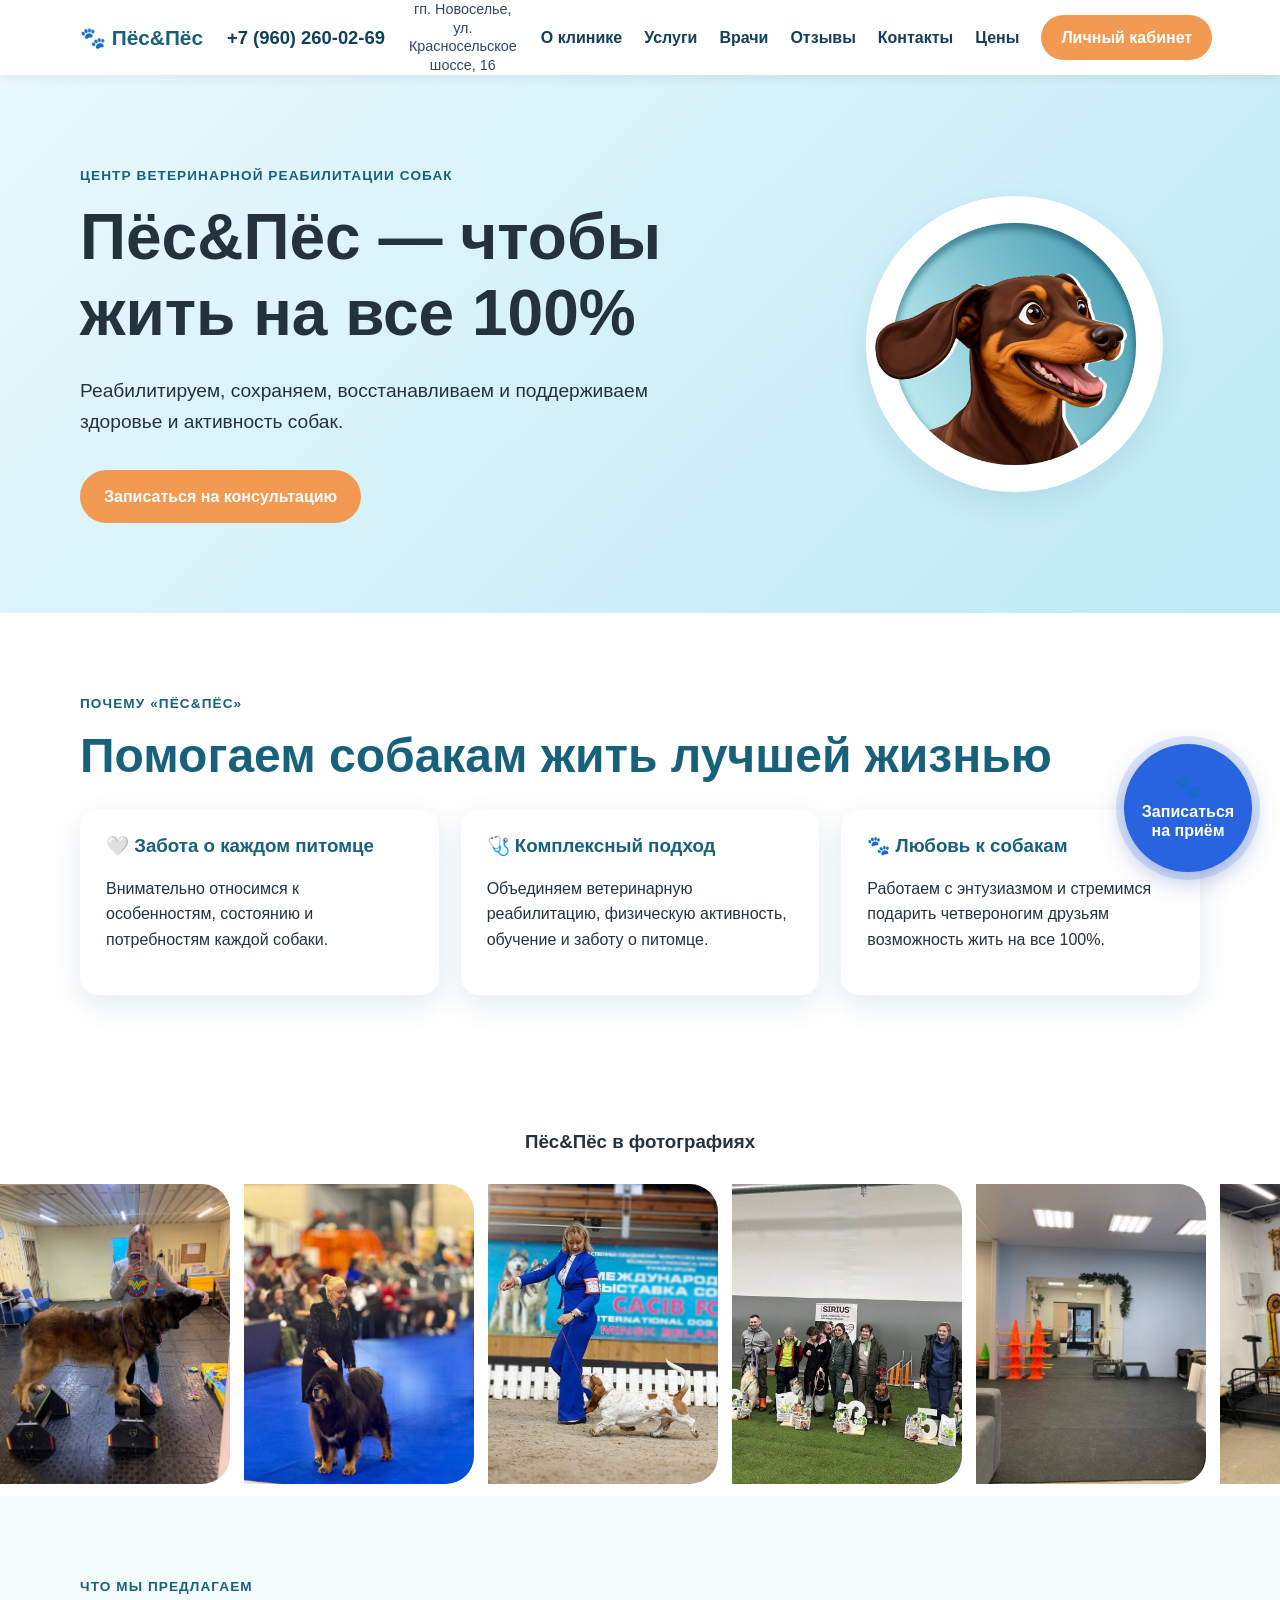
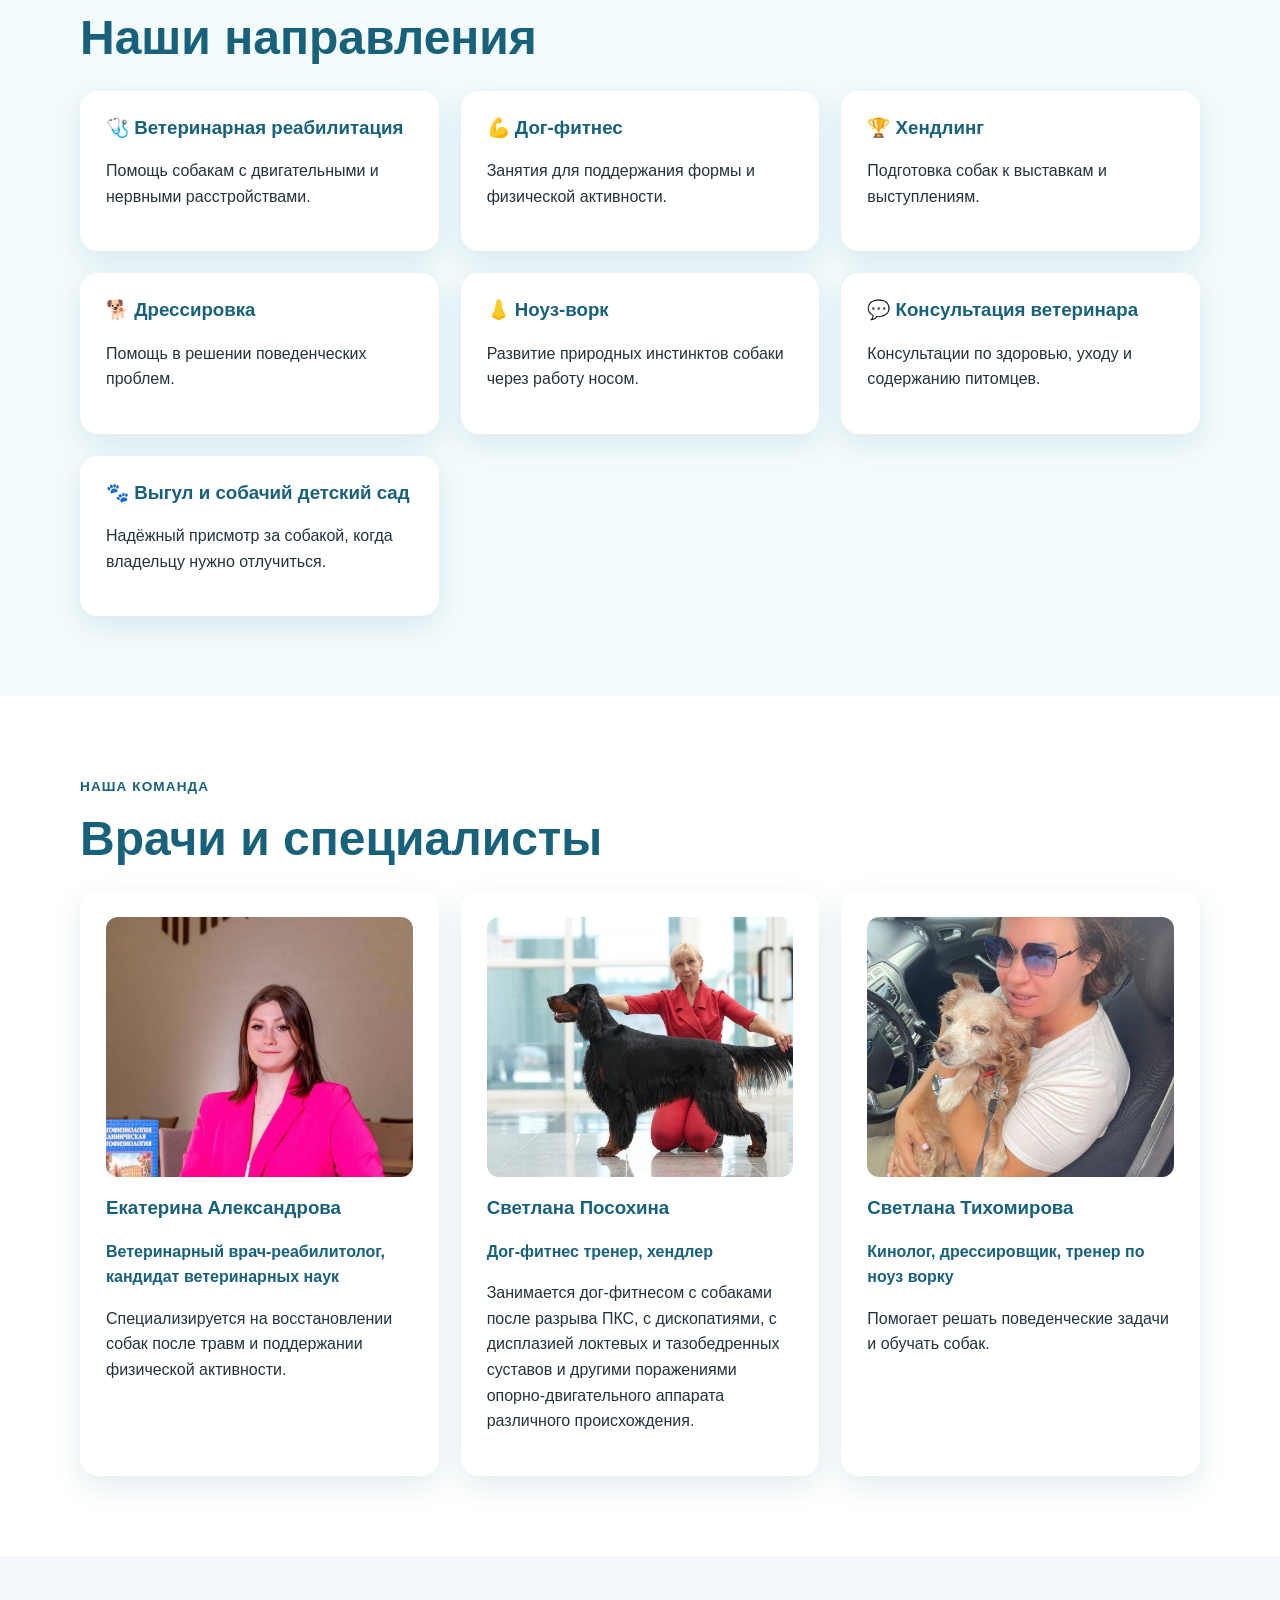
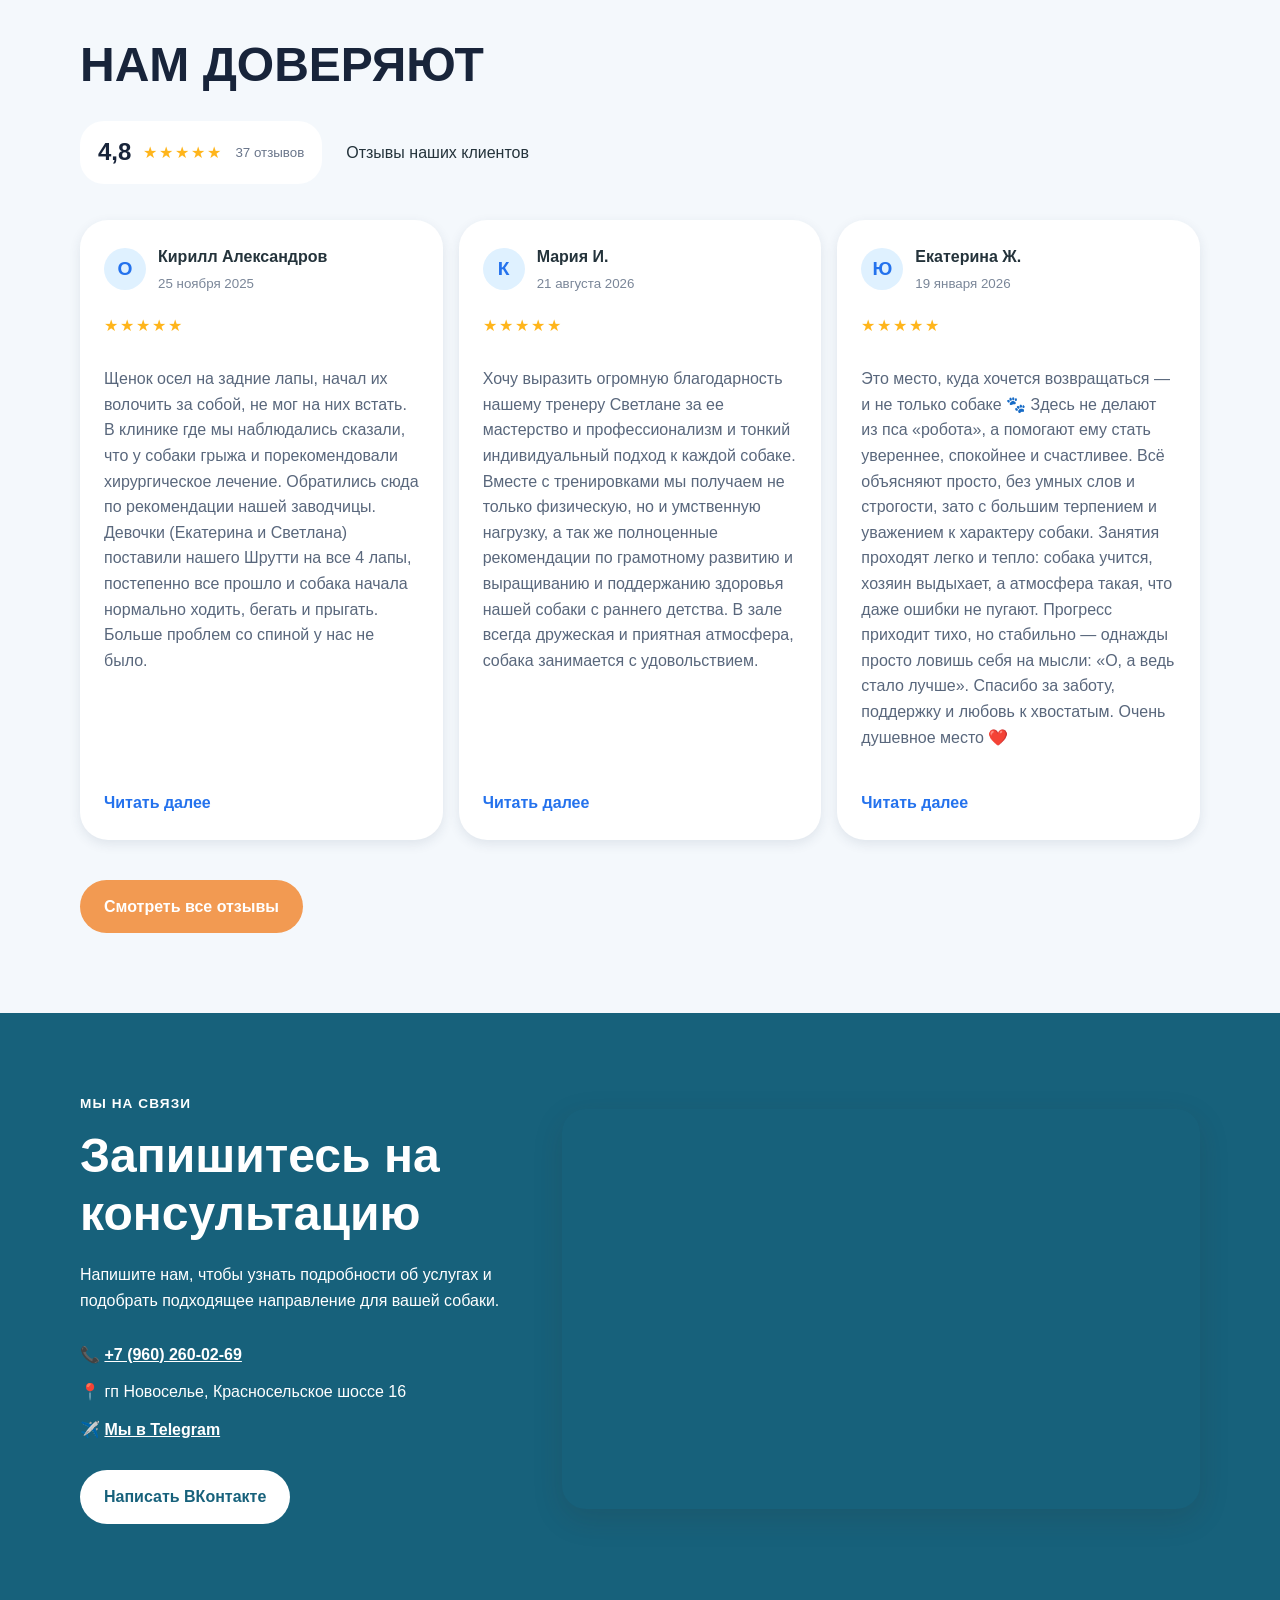
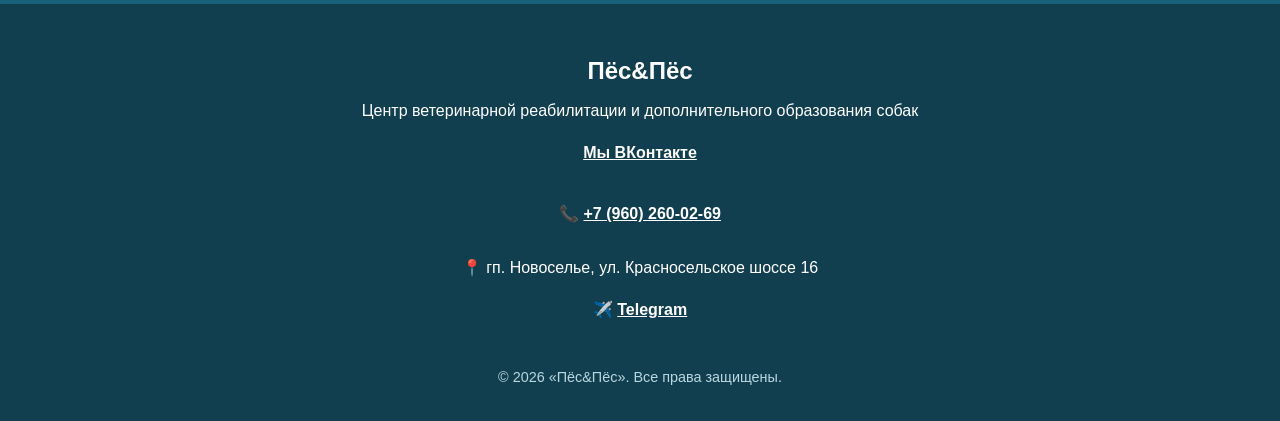
==== commit 71172079: "Update index.html" ====
--- a/index.html
+++ b/index.html
@@ -10,8 +10,8 @@
 </head>
 <body>
 
- <header class="site-header">
-  <div class="container header-inner">
+<header class="site-header">
+  <div class="container header-inner" id="headerInner">
 
     <a class="logo" href="index.html">
       🐾 Пёс&Пёс
@@ -21,14 +21,27 @@
       +7 (960) 260-02-69
     </a>
 
-<a
-  class="header-address"
-  href="https://yandex.ru/maps/?text=гп.%20Новоселье,%20ул.%20Красносельское%20шоссе,%2016"
-  target="_blank"
-  rel="noopener"
->
-  гп. Новоселье, ул. Красносельское шоссе, 16
-</a>
+    <button
+      class="burger-toggle"
+      type="button"
+      aria-label="Открыть меню"
+      aria-expanded="false"
+      aria-controls="headerInner"
+      id="burgerToggle"
+    >
+      <span></span>
+      <span></span>
+      <span></span>
+    </button>
+
+    <a
+      class="header-address"
+      href="https://yandex.ru/maps/?text=гп.%20Новоселье,%20ул.%20Красносельское%20шоссе,%2016"
+      target="_blank"
+      rel="noopener"
+    >
+      гп. Новоселье, ул. Красносельское шоссе, 16
+    </a>
 
     <nav class="main-nav">
   <a href="#about">О клинике</a>
@@ -36,7 +49,7 @@
   <a href="#doctors">Врачи</a>
   <a href="#reviews">Отзывы</a>
   <a href="#contacts">Контакты</a>
-  <a class="price-link" href="prices.html">Цены</a>
+  <a href="prices.html">Цены</a>
   <a class="account-button" href="https://rangostars.github.io/adminka/">Личный кабинет</a>
 </nav>
 
@@ -70,7 +83,7 @@
       </div>
     </section>
 
-<section class="section">
+<section id="about" class="section">
   <div class="container">
     <p class="eyebrow">Почему «Пёс&Пёс»</p>
 
@@ -273,7 +286,7 @@
 
     <div class="reviews-summary">
       <div class="rating">
-        <strong>5,0</strong>
+        <strong>4,8</strong>
         <span>★★★★★</span>
         <small>37 отзывов</small>
       </div>
--- a/style.css
+++ b/style.css
@@ -1422,3 +1422,387 @@
     font-size: 0.9rem;
   }
 }
+/* ─── ОТЗЫВЫ: мобильная адаптация ─── */
+
+/* Планшет: 2 колонки */
+@media (max-width: 900px) {
+  .reviews-list {
+    grid-template-columns: repeat(2, minmax(0, 1fr));
+  }
+
+  .review-card {
+    min-height: 0;
+  }
+}
+
+/* Телефон: 1 колонка, нормальный перенос текста */
+@media (max-width: 600px) {
+  .reviews-section {
+    padding: 48px 0;
+  }
+
+  .reviews-section h2 {
+    font-size: 1.5rem;
+    margin-bottom: 16px;
+    text-align: center;
+  }
+
+  .reviews-summary {
+    flex-direction: column;
+    align-items: flex-start;
+    gap: 12px;
+    margin-bottom: 20px;
+  }
+
+  .rating {
+    padding: 10px 14px;
+  }
+
+  .rating strong {
+    font-size: 1.2rem;
+  }
+
+  .reviews-list {
+    display: grid;
+    grid-template-columns: 1fr;
+    gap: 14px;
+    padding: 4px 0 16px;
+    overflow: visible;
+  }
+
+  .review-card {
+    width: 100%;
+    min-width: 0;
+    min-height: 0;         /* убираем огромную min-height: 620px */
+    padding: 20px;
+    border-radius: 20px;
+  }
+
+  /* Автор + дата в одну строку, но с переносом при нехватке места */
+  .review-author {
+    flex-wrap: wrap;
+    gap: 10px;
+    align-items: flex-start;
+  }
+
+  .review-author strong {
+    font-size: 1rem;
+    word-break: break-word;
+  }
+
+  .review-author small {
+    font-size: 0.8rem;
+    color: #7a8698;
+  }
+
+  .review-avatar {
+    width: 36px;
+    height: 36px;
+    font-size: 1rem;
+    flex-shrink: 0;
+  }
+
+  .review-stars {
+    margin: 12px 0 8px;
+    font-size: 1rem;
+  }
+
+  .review-card p {
+    font-size: 0.95rem;
+    line-height: 1.55;
+    word-break: break-word;         /* не рвём слова, если можно */
+    overflow-wrap: anywhere;        /* но если слово длинное — переносим */
+    hyphens: auto;
+    margin: 0 0 14px;
+  }
+
+  .review-link {
+    font-size: 0.9rem;
+  }
+
+  /* Кнопка «Записаться» не должна перекрывать карточки */
+  .floating-appointment-button {
+    right: 12px;
+    bottom: 14px;
+    width: 84px;
+    height: 84px;
+    font-size: 0.72rem;
+    padding: 10px;
+  }
+
+  .floating-button-icon {
+    font-size: 1rem;
+  }
+}
+/* ═══════════ КОМПАКТНАЯ МОБИЛЬНАЯ ШАПКА (v2) ═══════════ */
+
+/* Глобально — жёсткие сбросы */
+@media (max-width: 700px) {
+  .site-header {
+    padding: 0 !important;
+  }
+
+  .site-header .container.header-inner {
+    display: flex !important;
+    flex-direction: row !important;
+    flex-wrap: wrap !important;
+    align-items: center !important;
+    justify-content: space-between !important;
+    gap: 6px 10px !important;
+    padding: 6px 0 !important;
+    min-height: 0 !important;
+    height: auto !important;
+  }
+
+  /* Логотип */
+  .site-header .header-inner > .logo,
+  .site-header .header-inner > .header-logo {
+    font-size: 1rem !important;
+    line-height: 1 !important;
+    margin: 0 !important;
+    padding: 0 !important;
+    flex: 0 0 auto !important;
+    order: 1;
+  }
+
+  /* Телефон — мелкий, рядом с логотипом */
+  .site-header .header-phone {
+    font-size: 0.8rem !important;
+    line-height: 1 !important;
+    margin: 0 !important;
+    padding: 0 !important;
+    white-space: nowrap !important;
+    flex: 1 1 auto !important;
+    text-align: right !important;
+    order: 2;
+  }
+
+  /* Бургер — справа, компактный */
+  .site-header .burger-toggle {
+    display: block !important;
+    flex: 0 0 auto !important;
+    width: 34px !important;
+    height: 34px !important;
+    margin: 0 !important;
+    border-radius: 8px !important;
+    order: 3;
+  }
+
+  .site-header .burger-toggle span {
+    left: 8px !important;
+    right: 8px !important;
+    height: 2px !important;
+  }
+  .site-header .burger-toggle span:nth-child(1) { top: 10px !important; }
+  .site-header .burger-toggle span:nth-child(2) { top: 16px !important; }
+  .site-header .burger-toggle span:nth-child(3) { top: 22px !important; }
+  .site-header .burger-toggle.is-open span:nth-child(1) { top: 16px !important; }
+  .site-header .burger-toggle.is-open span:nth-child(3) { top: 16px !important; }
+
+  /* Скрытые элементы */
+  .site-header .header-address,
+  .site-header .main-nav {
+    display: none !important;
+  }
+
+  /* Развёрнутое состояние */
+  .site-header .header-inner.burger-open .header-address {
+    display: block !important;
+    order: 4;
+    flex: 1 1 100% !important;
+    width: 100% !important;
+    margin: 6px 0 0 !important;
+    padding: 8px 0 0 !important;
+    border-top: 1px solid #e6eef3 !important;
+    font-size: 0.75rem !important;
+    line-height: 1.35 !important;
+    text-align: center !important;
+  }
+
+  .site-header .header-inner.burger-open .main-nav {
+    display: flex !important;
+    order: 5;
+    flex: 1 1 100% !important;
+    width: 100% !important;
+    flex-direction: column !important;
+    margin: 0 !important;
+    gap: 0 !important;
+    padding: 4px 0 0 !important;
+  }
+
+  .site-header .header-inner.burger-open .main-nav a {
+    display: block !important;
+    padding: 8px 6px !important;
+    font-size: 0.9rem !important;
+    text-align: center !important;
+    border-top: 1px solid #eef4f7 !important;
+  }
+
+  .site-header .header-inner.burger-open .main-nav .account-button {
+    display: inline-block !important;
+    margin: 8px auto !important;
+    padding: 8px 16px !important;
+    border-top: 0 !important;
+    font-size: 0.9rem !important;
+  }
+}
+
+/* Очень узкие экраны */
+@media (max-width: 380px) {
+  .site-header .header-phone {
+    font-size: 0.72rem !important;
+  }
+  .site-header .header-inner > .logo,
+  .site-header .header-inner > .header-logo {
+    font-size: 0.92rem !important;
+  }
+}
+
+/* ═══════════ МОБИЛЬНАЯ ШАПКА С БУРГЕРОМ ═══════════ */
+
+/* Кнопка-бургер (по умолчанию скрыта — только на мобилке) */
+.burger-toggle {
+  display: none;
+  width: 42px;
+  height: 42px;
+  padding: 0;
+  border: 0;
+  border-radius: 10px;
+  background: #ecf6fa;
+  cursor: pointer;
+  position: relative;
+  flex-shrink: 0;
+}
+
+.burger-toggle span {
+  display: block;
+  position: absolute;
+  left: 10px;
+  right: 10px;
+  height: 2px;
+  border-radius: 2px;
+  background: #17617b;
+  transition: transform 0.25s ease, opacity 0.2s ease, top 0.25s ease;
+}
+
+.burger-toggle span:nth-child(1) { top: 13px; }
+.burger-toggle span:nth-child(2) { top: 20px; }
+.burger-toggle span:nth-child(3) { top: 27px; }
+
+/* Открытое состояние бургера — крестик */
+.burger-toggle.is-open span:nth-child(1) {
+  top: 20px;
+  transform: rotate(45deg);
+}
+.burger-toggle.is-open span:nth-child(2) {
+  opacity: 0;
+}
+.burger-toggle.is-open span:nth-child(3) {
+  top: 20px;
+  transform: rotate(-45deg);
+}
+
+/* ───────── Мобильная версия ≤ 700px ───────── */
+@media (max-width: 700px) {
+
+  /* Верхняя строка: логотип + телефон + бургер */
+  .header-inner {
+    display: grid;
+    grid-template-columns: 1fr auto auto;
+    grid-template-areas: "logo phone burger";
+    align-items: center;
+    column-gap: 10px;
+    row-gap: 0;
+    padding: 10px 0;
+  }
+
+  .header-logo,
+  .logo {
+    grid-area: logo;
+    justify-self: start;
+    font-size: 1.05rem;
+  }
+
+  .header-phone {
+    grid-area: phone;
+    justify-self: end;
+    margin: 0;
+    font-size: 0.9rem;
+    font-weight: 700;
+    white-space: nowrap;
+  }
+
+  .burger-toggle {
+    display: block;
+    grid-area: burger;
+  }
+
+  /* Скрытая панель — всё остальное */
+  .header-address,
+  .main-nav {
+    display: none;
+    grid-area: auto;
+  }
+
+  /* Когда бургер открыт — показываем и выстраиваем в столбик */
+  .header-inner.burger-open .header-address {
+    display: block;
+    grid-column: 1 / -1;
+    width: 100%;
+    margin: 8px 0 0;
+    max-width: none;
+    padding-top: 10px;
+    border-top: 1px solid #e6eef3;
+    font-size: 0.8rem;
+    line-height: 1.4;
+    text-align: center;
+  }
+
+  .header-inner.burger-open .main-nav {
+    display: flex;
+    grid-column: 1 / -1;
+    width: 100%;
+    margin: 0;
+    flex-direction: column;
+    align-items: stretch;
+    gap: 0;
+    padding-top: 6px;
+  }
+
+  .header-inner.burger-open .main-nav a {
+    display: block;
+    padding: 11px 6px;
+    border-top: 1px solid #eef4f7;
+    font-size: 0.95rem;
+    text-align: center;
+  }
+
+  .header-inner.burger-open .main-nav .account-button {
+    margin-top: 8px;
+    padding: 10px 18px;
+    border-top: 0;
+    font-size: 0.95rem;
+    text-align: center;
+  }
+}
+
+/* Совсем узкие экраны — телефон ещё чуть меньше */
+@media (max-width: 420px) {
+  .header-phone {
+    font-size: 0.82rem;
+  }
+  .header-logo,
+  .logo {
+    font-size: 1rem;
+  }
+}
+/* ─── Отступ при переходе к якорю ─── */
+[id] {
+  scroll-margin-top: 70px;
+}
+
+@media (max-width: 700px) {
+  [id] {
+    scroll-margin-top: 60px;
+  }
+}
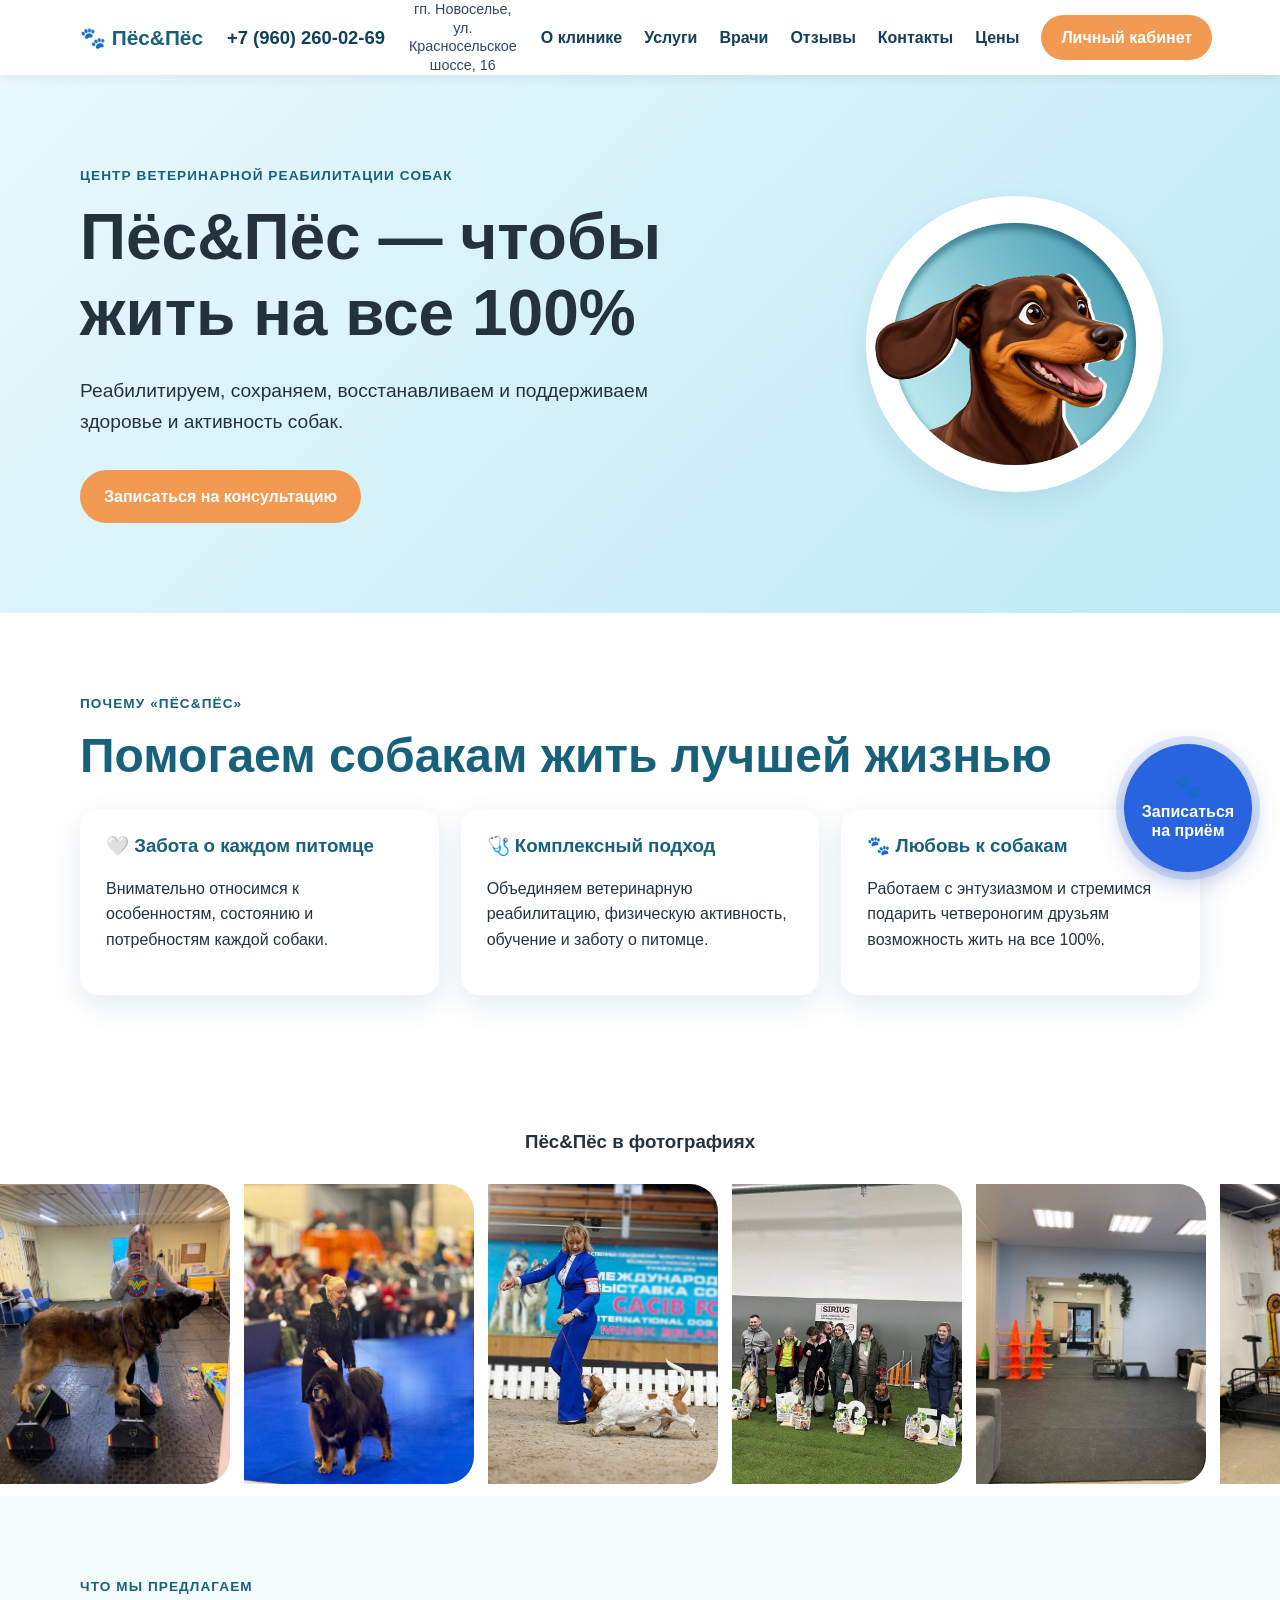
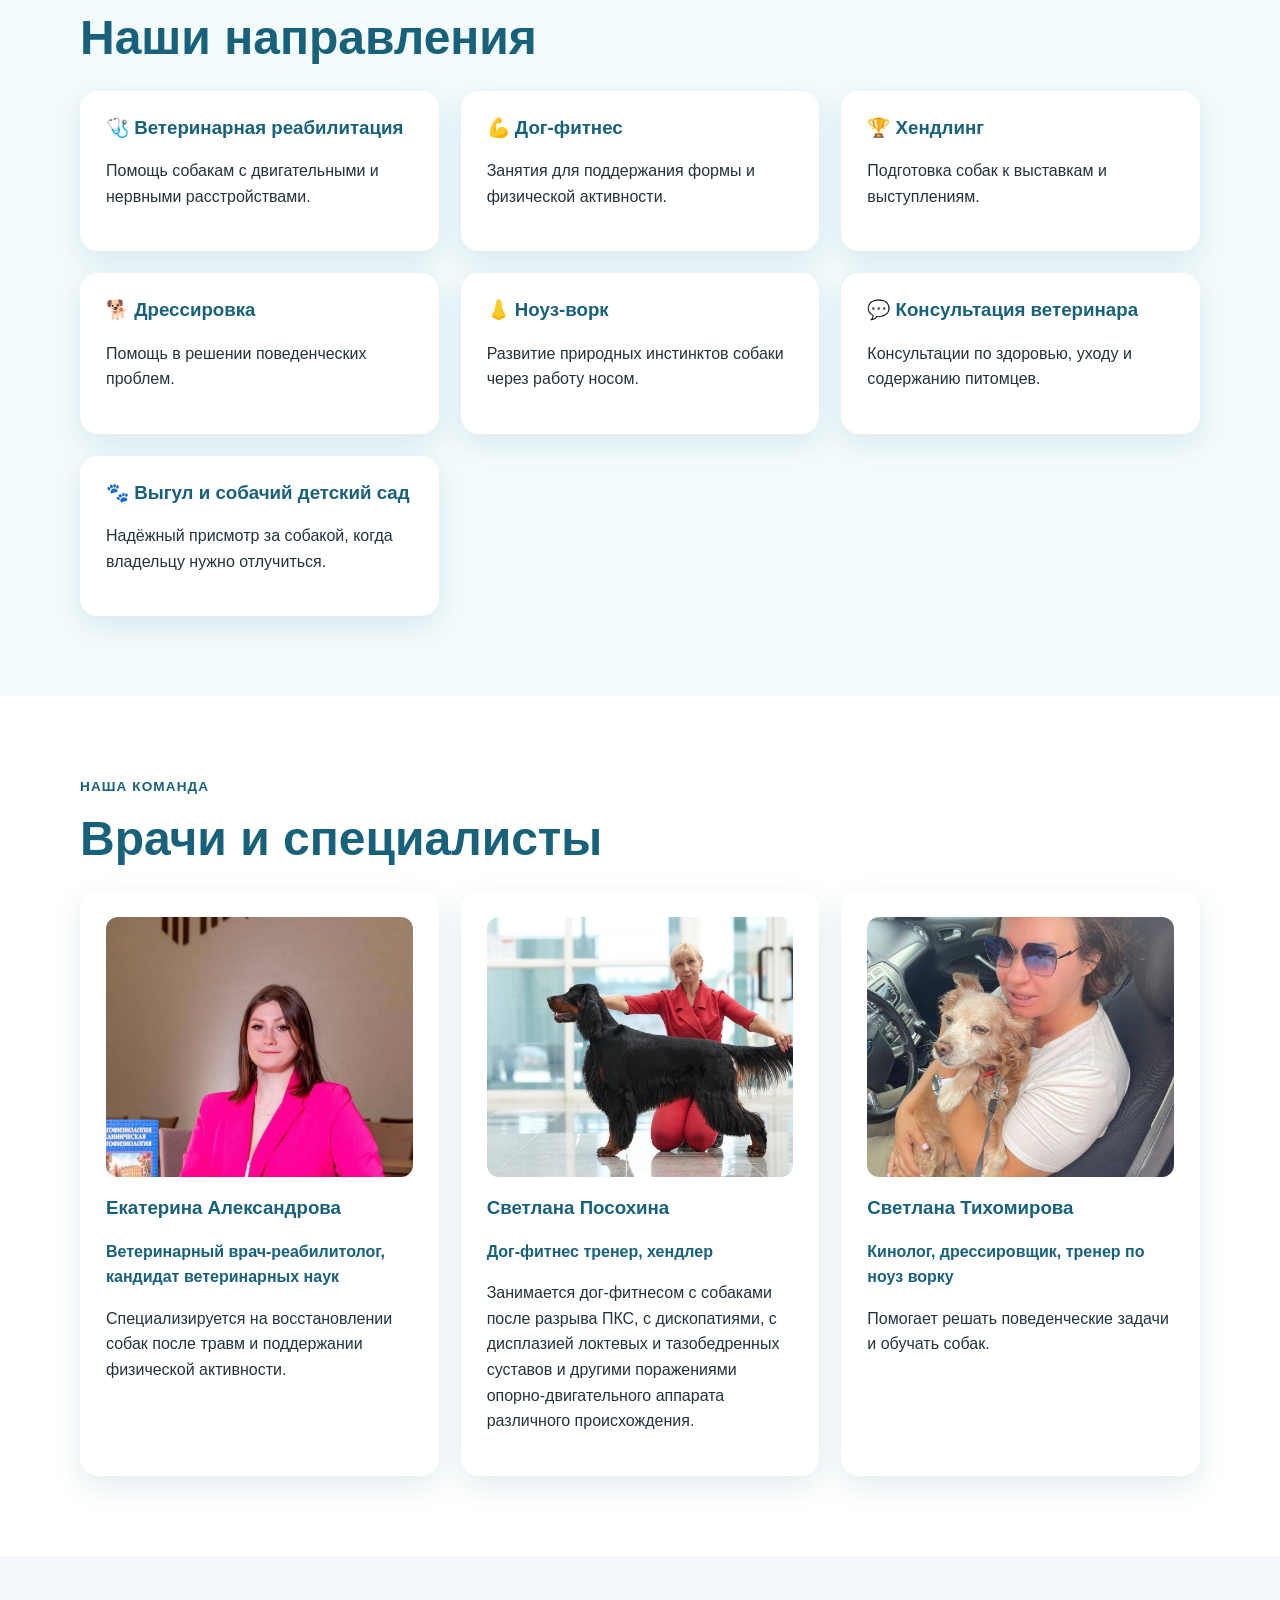
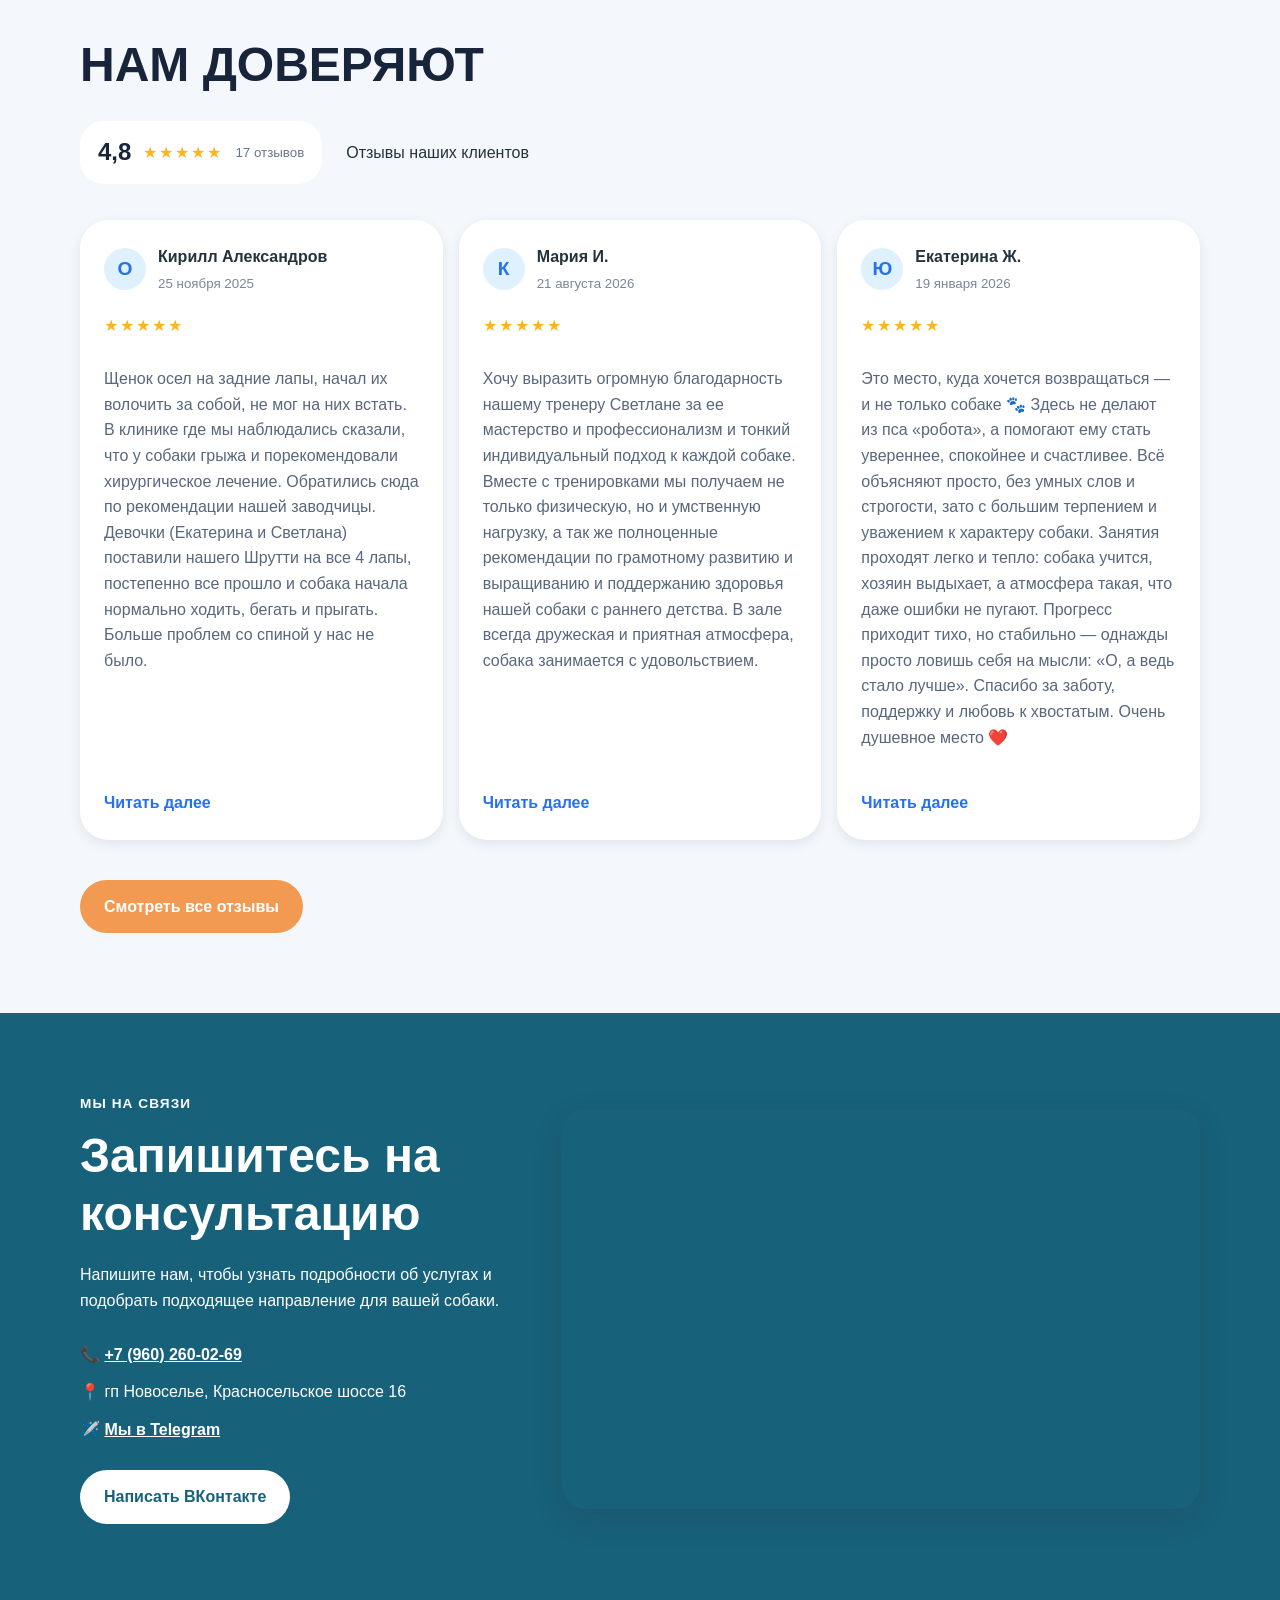
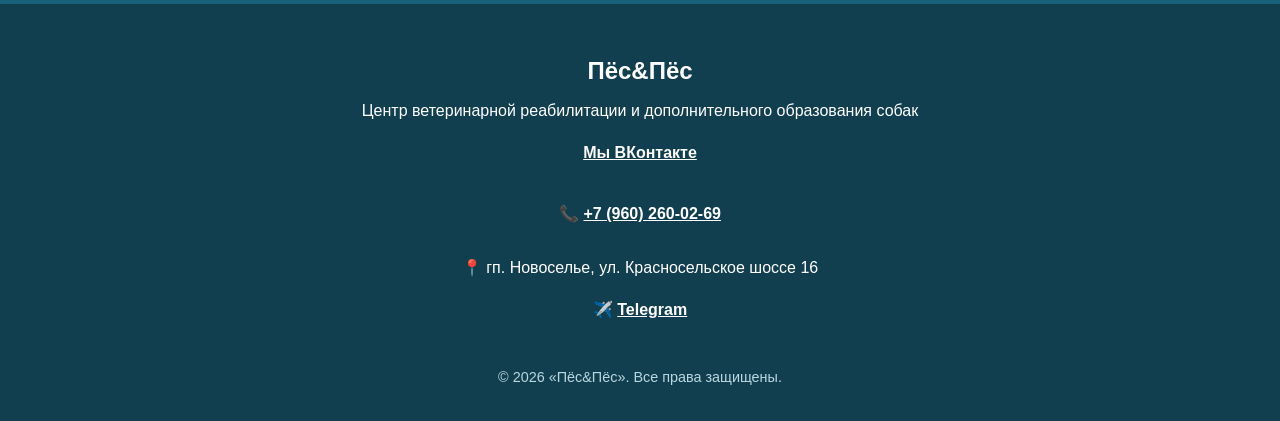
==== commit 0297ca0f: "Update index.html" ====
--- a/index.html
+++ b/index.html
@@ -288,7 +288,7 @@
       <div class="rating">
         <strong>4,8</strong>
         <span>★★★★★</span>
-        <small>37 отзывов</small>
+        <small>17 отзывов</small>
       </div>
 
       <p>Отзывы наших клиентов</p>
